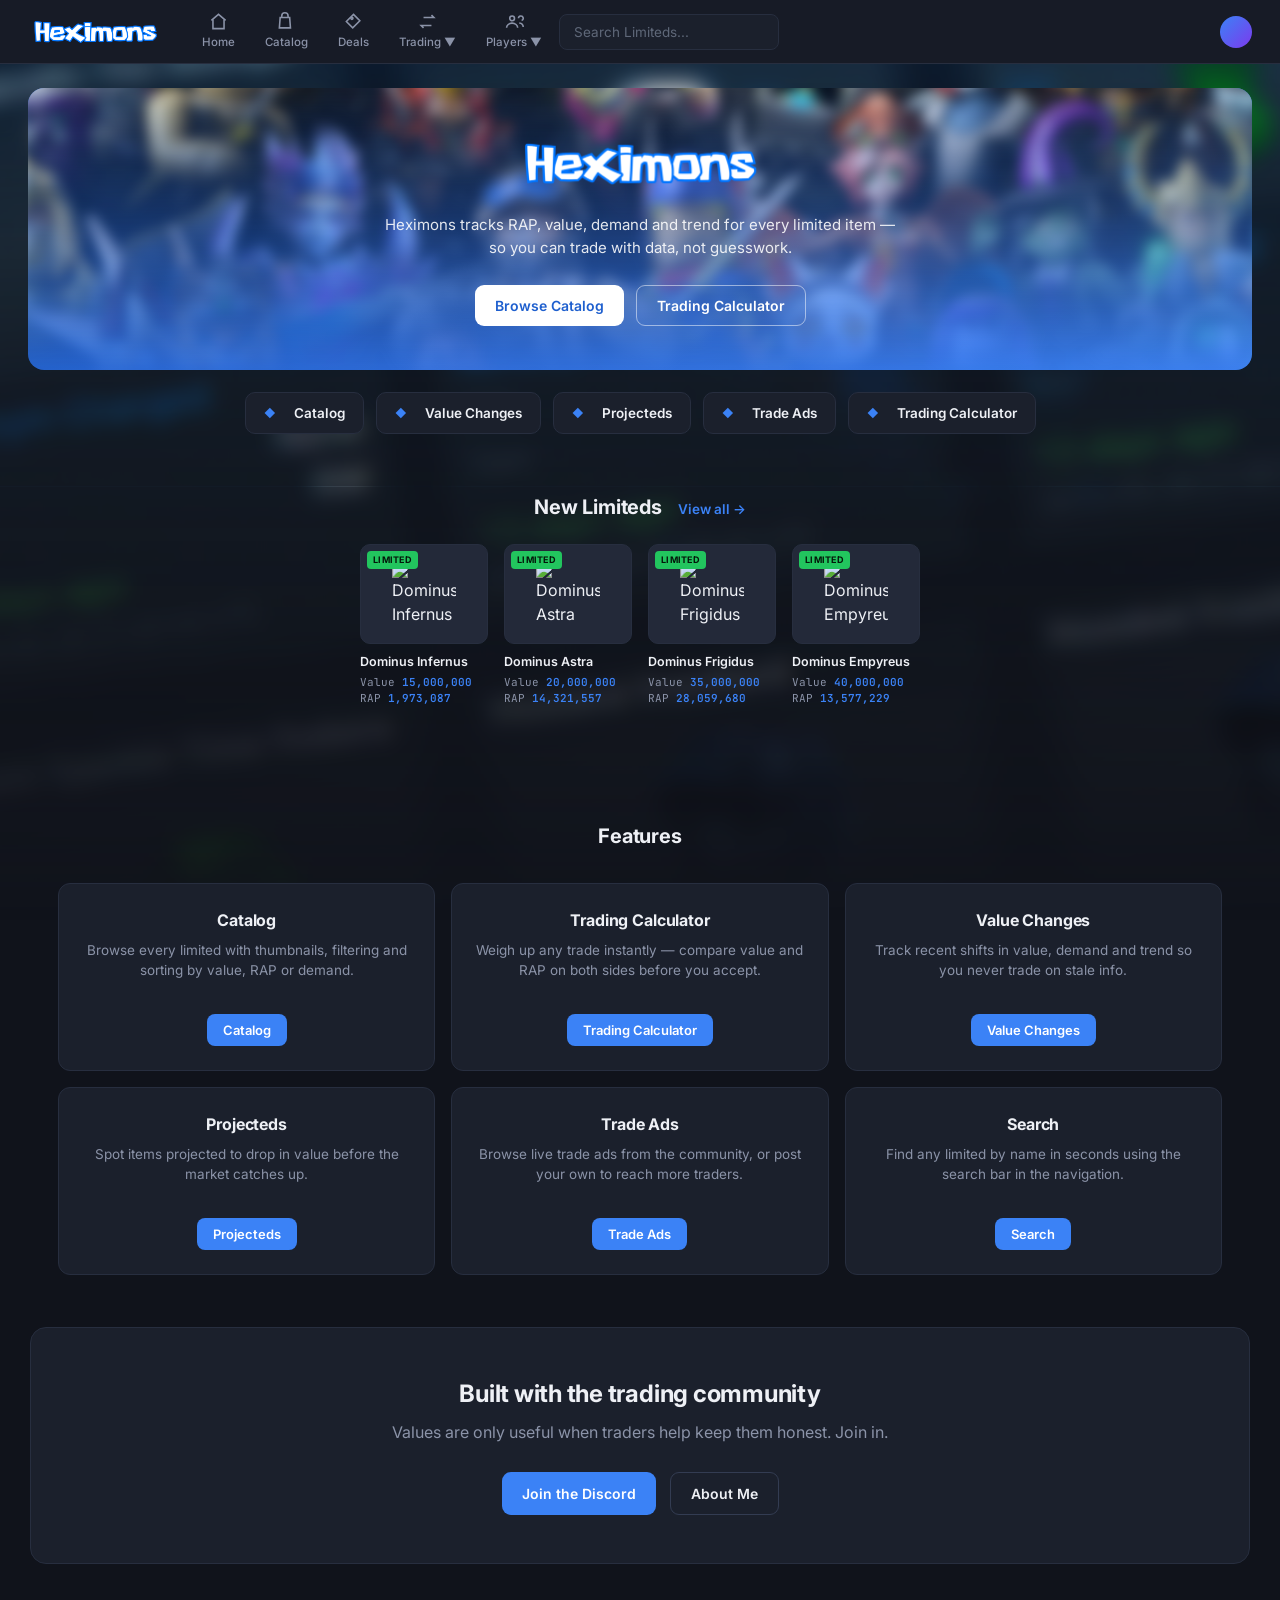
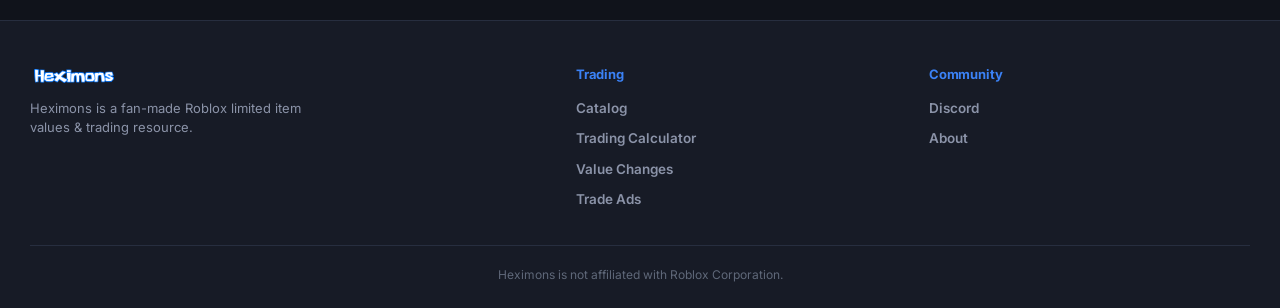
==== index.html @ f49a83ff "Add files via upload" ====
<!DOCTYPE html>
<html lang="en">

<head>

<meta charset="UTF-8">
<meta name="viewport" content="width=device-width, initial-scale=1.0">

<title>Heximons | Roblox Trading Analytics</title>

<link rel="icon" type="image/png" href="favicon.png">

<link rel="stylesheet" href="./css/style.css">

</head>


<body>


<!-- =========================
     NAVBAR
========================= -->

<nav class="navbar">


<div class="logo">

<img src="logo.png" alt="Heximons">

</div>




<div class="nav-links">


<button class="nav-btn" onclick="showPage('home')">
Home
</button>


<button class="nav-btn" onclick="showPage('catalog')">
Catalog
</button>


<button class="nav-btn" onclick="showPage('deals')">
Deals
</button>





<!-- TRADING DROPDOWN -->

<div class="dropdown-container">


<button class="nav-btn" id="tradingBtn">
Trading ▼
</button>


<div class="dropdown" id="tradingDropdown">


<button onclick="showPage('projecteds')">
Projecteds
</button>


<button onclick="showPage('valueChanges')">
Value Changes
</button>


<button onclick="showPage('tradeAds')">
Trade Ads
</button>


<button onclick="showPage('calculator')">
Trading Calculator
</button>


</div>


</div>






<!-- PLAYERS DROPDOWN -->

<div class="dropdown-container">


<button class="nav-btn" id="playersBtn">
Players ▼
</button>


<div class="dropdown" id="playersDropdown">


<button onclick="showPage('playerLookup')">
Player Lookup
</button>


<button onclick="showPage('playerLeaderboard')">
Player Leaderboard
</button>


</div>


</div>





<input
class="search"
id="searchBar"
placeholder="Search Limiteds..."
>


</div>


</nav>

<!-- =========================
     HOME
========================= -->


<div id="home" class="page active">


<!-- HERO -->
<section class="hero">

<div class="hero-hexfield" aria-hidden="true"></div>

<div class="hero-inner">

<span class="hero-eyebrow">Roblox Trading Analytics</span>

<img
class="hero-logo"
src="logo.png"
alt="Heximons Logo"
>



<p class="hero-sub">
Heximons tracks RAP, value, demand and trend for every limited item —
so you can trade with data, not guesswork.
</p>

<div class="hero-actions">

<button class="btn btn-primary" onclick="showPage('catalog')">
Browse Catalog
</button>

<button class="btn btn-ghost" onclick="showPage('calculator')">
Trading Calculator
</button>

</div>

</div>

</section>


<!-- EXPLORE STRIP -->
<section class="explore-strip">

<button class="explore-pill" onclick="showPage('catalog')">
<span class= aria-hidden="true"></span>
Catalog
</button>

<button class="explore-pill" onclick="showPage('valueChanges')">
<span class= aria-hidden="true"></span>
Value Changes
</button>

<button class="explore-pill" onclick="showPage('projecteds')">
<span class= aria-hidden="true"></span>
Projecteds
</button>

<button class="explore-pill" onclick="showPage('tradeAds')">
<span class= aria-hidden="true"></span>
Trade Ads
</button>

<button class="explore-pill" onclick="showPage('calculator')">
<span class= aria-hidden="true"></span>
Trading Calculator
</button>



</section>


<!-- NEW LIMITEDS -->
<section class="home-section">

<div class="section-head">
<h2 class="section-title-sm">New Limiteds</h2>
<button class="link-btn" onclick="showPage('catalog')">View all →</button>
</div>

<div id="newLimitedsRow" class="item-row">
<!-- populated by js/limiteds.js -->
</div>

</section>


<!-- FEATURES -->
<section class="home-section">

<h2 class="section-title-sm center">Features</h2>

<div class="features-grid">

<div class="feature-card">
<h3>Catalog</h3>
<p>Browse every limited with thumbnails, filtering and sorting by value, RAP or demand.</p>
<button class="btn btn-small" onclick="showPage('catalog')">Catalog</button>
</div>

<div class="feature-card">
<h3>Trading Calculator</h3>
<p>Weigh up any trade instantly — compare value and RAP on both sides before you accept.</p>
<button class="btn btn-small" onclick="showPage('calculator')">Trading Calculator</button>
</div>

<div class="feature-card">
<h3>Value Changes</h3>
<p>Track recent shifts in value, demand and trend so you never trade on stale info.</p>
<button class="btn btn-small" onclick="showPage('valueChanges')">Value Changes</button>
</div>

<div class="feature-card">
<h3>Projecteds</h3>
<p>Spot items projected to drop in value before the market catches up.</p>
<button class="btn btn-small" onclick="showPage('projecteds')">Projecteds</button>
</div>

<div class="feature-card">
<h3>Trade Ads</h3>
<p>Browse live trade ads from the community, or post your own to reach more traders.</p>
<button class="btn btn-small" onclick="showPage('tradeAds')">Trade Ads</button>
</div>

<div class="feature-card">
<h3>Search</h3>
<p>Find any limited by name in seconds using the search bar in the navigation.</p>
<button class="btn btn-small" onclick="document.getElementById('searchBar').focus()">Search</button>
</div>

</div>

</section>


<!-- COMMUNITY -->
<section class="community-strip">

<h2>Built with the trading community</h2>
<p>Values are only useful when traders help keep them honest. Join in.</p>

<div class="community-actions">

<a
class="btn btn-primary"
href="https://discord.gg/hexium"
target="_blank"
rel="noopener noreferrer"
>
Join the Discord
</a>

<button class="btn btn-ghost" onclick="showPage('about')">
About Me
</button>

</div>

</section>


<!-- FOOTER -->
<footer class="site-footer">

<div class="footer-grid">

<div class="footer-brand">
<img src="logo.png" alt="Heximons" class="footer-logo">
<p>Heximons is a fan-made Roblox limited item values &amp; trading resource.</p>
</div>

<div class="footer-col">
<h4>Trading</h4>
<a onclick="showPage('catalog')">Catalog</a>
<a onclick="showPage('calculator')">Trading Calculator</a>
<a onclick="showPage('valueChanges')">Value Changes</a>
<a onclick="showPage('tradeAds')">Trade Ads</a>
</div>

<div class="footer-col">
<h4>Community</h4>
<a href="https://discord.gg/hexium" target="_blank" rel="noopener noreferrer">Discord</a>
<a onclick="showPage('about')">About</a>
</div>

</div>

<p class="footer-note">Heximons is not affiliated with Roblox Corporation.</p>

</footer>


</div>







<!-- =========================
     CATALOG
========================= -->


<div id="catalog" class="page">


<h1 class="section-title">
Limited Catalog
</h1>


<p class="catalog-toolbar">
Values and RAP sourced from Rolimon's.
</p>


<div class="catalog-filters">
<button class="catalog-filter-btn active" id="filterHighestValue" onclick="window.toggleValueSort()">Highest Value</button>
<button class="catalog-filter-btn" data-panel="itemTypes" onclick="window.toggleCatalogFilter(this)">Item Types</button>
<button class="catalog-filter-btn" data-panel="demand" onclick="window.toggleCatalogFilter(this)">Demand</button>
<button class="catalog-filter-btn" data-panel="trend" onclick="window.toggleCatalogFilter(this)">Trend</button>
<button class="catalog-filter-btn" data-panel="categories" onclick="window.toggleCatalogFilter(this)">Categories</button>
<button class="catalog-filter-btn" data-panel="rangeFilters" onclick="window.toggleCatalogFilter(this)">Range Filters</button>
</div>


<div class="catalog-search">
<input type="text" id="catalogSearchBar" placeholder="Search">
</div>


<div class="catalog-filter-panels" id="catalogFilterPanels">

<div class="filter-panel" id="panel-itemTypes">
  <div class="filter-panel-header">
    <span>Item Types</span>
    <button class="filter-panel-close" onclick="window.closeFilterPanel('itemTypes')">&times;</button>
  </div>
  <div class="filter-panel-options">
    <button class="filter-pill" data-group="types" data-value="Hats" onclick="window.toggleFilterPill(this)">Hats</button>
    <button class="filter-pill" data-group="types" data-value="Faces" onclick="window.toggleFilterPill(this)">Faces</button>
    <button class="filter-pill" data-group="types" data-value="Gears" onclick="window.toggleFilterPill(this)">Gears</button>
    <button class="filter-pill" data-group="types" data-value="Hair" onclick="window.toggleFilterPill(this)">Hair</button>
    <button class="filter-pill" data-group="types" data-value="Face" onclick="window.toggleFilterPill(this)">Face</button>
    <button class="filter-pill" data-group="types" data-value="Neck" onclick="window.toggleFilterPill(this)">Neck</button>
    <button class="filter-pill" data-group="types" data-value="Shoulder" onclick="window.toggleFilterPill(this)">Shoulder</button>
    <button class="filter-pill" data-group="types" data-value="Front" onclick="window.toggleFilterPill(this)">Front</button>
    <button class="filter-pill" data-group="types" data-value="Back" onclick="window.toggleFilterPill(this)">Back</button>
    <button class="filter-pill" data-group="types" data-value="Waist" onclick="window.toggleFilterPill(this)">Waist</button>
  </div>
</div>

<div class="filter-panel" id="panel-demand">
  <div class="filter-panel-header">
    <span>Demand</span>
    <button class="filter-panel-close" onclick="window.closeFilterPanel('demand')">&times;</button>
  </div>
  <div class="filter-panel-options">
    <button class="filter-pill" data-group="demand" data-value="High" onclick="window.toggleFilterPill(this)">High</button>
    <button class="filter-pill" data-group="demand" data-value="Decent" onclick="window.toggleFilterPill(this)">Decent</button>
    <button class="filter-pill" data-group="demand" data-value="Low" onclick="window.toggleFilterPill(this)">Low</button>
    <button class="filter-pill" data-group="demand" data-value="Terrible" onclick="window.toggleFilterPill(this)">Terrible</button>
    <button class="filter-pill" data-group="demand" data-value="Unassigned" onclick="window.toggleFilterPill(this)">Unassigned</button>
  </div>
</div>

<div class="filter-panel" id="panel-trend">
  <div class="filter-panel-header">
    <span>Trend</span>
    <button class="filter-panel-close" onclick="window.closeFilterPanel('trend')">&times;</button>
  </div>
  <div class="filter-panel-options">
    <button class="filter-pill" data-group="trend" data-value="Raising" onclick="window.toggleFilterPill(this)">Raising</button>
    <button class="filter-pill" data-group="trend" data-value="Stable" onclick="window.toggleFilterPill(this)">Stable</button>
    <button class="filter-pill" data-group="trend" data-value="Lowering" onclick="window.toggleFilterPill(this)">Lowering</button>
    <button class="filter-pill" data-group="trend" data-value="Unstable" onclick="window.toggleFilterPill(this)">Unstable</button>
    <button class="filter-pill" data-group="trend" data-value="Fluctuating" onclick="window.toggleFilterPill(this)">Fluctuating</button>
  </div>
</div>

<div class="filter-panel" id="panel-categories">
  <div class="filter-panel-header">
    <span>Categories</span>
    <button class="filter-panel-close" onclick="window.closeFilterPanel('categories')">&times;</button>
  </div>
  <div class="filter-panel-options">
    <button class="filter-pill" data-group="categories" data-value="onlyRares" onclick="window.toggleFilterPill(this)">Only Rares</button>
    <button class="filter-pill" data-group="categories" data-value="onlyProjecteds" onclick="window.toggleFilterPill(this)">Only Projecteds</button>
    <button class="filter-pill" data-group="categories" data-value="tablets" onclick="window.toggleFilterPill(this)">Tablets</button>
    <button class="filter-pill" data-group="categories" data-value="unobtainables" onclick="window.toggleFilterPill(this)">Unobtainables</button>
    <button class="filter-pill" data-group="categories" data-value="hoarded" onclick="window.toggleFilterPill(this)">Hoarded</button>
    <button class="filter-pill" data-group="categories" data-value="valued" onclick="window.toggleFilterPill(this)">Valued</button>
  </div>
</div>

<div class="filter-panel" id="panel-rangeFilters">
  <div class="filter-panel-header">
    <span>Range Filters</span>
    <button class="filter-panel-close" onclick="window.closeFilterPanel('rangeFilters')">&times;</button>
  </div>
  <div class="filter-range-group">
    <label>Value</label>
    <div class="filter-range-inputs">
      <input type="text" inputmode="numeric" placeholder="Min" data-range="valueMin" oninput="window.applyRangeFilter(this)">
      <input type="text" inputmode="numeric" placeholder="Max" data-range="valueMax" oninput="window.applyRangeFilter(this)">
    </div>
  </div>
  <div class="filter-range-group">
    <label>RAP</label>
    <div class="filter-range-inputs">
      <input type="text" inputmode="numeric" placeholder="Min" data-range="rapMin" oninput="window.applyRangeFilter(this)">
      <input type="text" inputmode="numeric" placeholder="Max" data-range="rapMax" oninput="window.applyRangeFilter(this)">
    </div>
  </div>
  <button class="filter-clear-btn" onclick="window.clearAllCatalogFilters()">Clear All Filters</button>
</div>

</div>


<div class="catalog-pagination" id="catalogPagination"></div>


<div id="catalogGrid" class="catalog-grid">

Loading items...


</div>



</div>




<!-- =========================
     ITEM DETAIL PAGE
========================= -->


<div id="itemPage" class="page">

<div class="item-page-wrap" id="itemDetails">
<!-- populated by js/item-page.js -->
</div>


</div>









<!-- =========================
     PROJECTEDS
========================= -->


<div id="projecteds" class="page">


<h1 class="section-title">
Projecteds
</h1>

<div class="info-callout">

<h2>Projected Items</h2>

<p>
Projected items are limiteds that have been intentionally sold at high
prices to artificially inflate their RAP (Recent Average Price). This
can make an item look more valuable than it really is to traders who
don't understand projections.
</p>

<p>
Projections typically don't last long, since projected items usually
sell far below their inflated RAP soon after. It's usually best to
avoid trading for these items unless you're experienced enough to
handle them safely.
</p>

</div>

<p class="preview-note">Sample preview — live projected items will appear here once tracking goes live.</p>

<div class="projected-preview-card">

<div class="ppc-name">Night Vision Goggles</div>

<div class="ppc-frame">
<span style="font-size:56px;" aria-hidden="true">&#129405;</span>
</div>

<div class="ppc-warn">
<span class="warn-tag">!</span>
</div>

<div class="ppc-stats">

<div class="ppc-stat-row ppc-price">
<span>Price</span>
<b>1,000,000</b>
</div>

<div class="ppc-stat-row ppc-rap">
<span>RAP</span>
<b>522,524</b>
</div>

<div class="ppc-stat-row ppc-value">
<span>Value</span>
<b>120,000</b>
</div>

</div>

</div>


</div>






<!-- =========================
     VALUE CHANGES
========================= -->


<div id="valueChanges" class="page">


<h1 class="section-title">
Value Changes
</h1>


<p class="preview-note">Sample preview — recent value changes will appear here once tracking goes live.</p>

<div class="value-change-card">

<div class="vc-name">Beautiful Hair for Beautifu...</div>

<div class="vc-label">Value Changed</div>

<div class="vc-detail">
<span>Old</span>
<b class="vc-old">8,000</b>
</div>

<div class="vc-detail">
<span>New</span>
<span class="vc-new down">&#9660; 7,000</span>
</div>

<div class="vc-time">14 hours ago &middot; 2026-07-11 11:02:55 PM</div>

</div>


</div>







<!-- =========================
     TRADE ADS
========================= -->


<div id="tradeAds" class="page">


<!-- ADS HERO -->
<section class="ads-hero">

<div class="ads-hero-inner">

<h1>Trade Ads</h1>

<p>
Browse trade ads from other active Heximons traders or create your
own. Trade ads help connect traders so you get more trades completed!
</p>

<div class="ads-hero-actions">

<button class="btn btn-primary" onclick="showPage('createTradeAd')">
Create Ad
</button>

<button class="btn btn-primary" onclick="refreshTradeAds()">
Refresh Ads
</button>

</div>

</div>


</section>


<!-- FILTERS -->
<div class="ads-filters">

<div class="ads-filter-col">

<h3>Offer Filters</h3>

<label for="offerFilterInput">Item Name</label>

<input
id="offerFilterInput"
type="text"
placeholder="Search offered items..."
>

<div class="ads-filter-buttons">

<button
class="icon-btn active"
id="offerSortBtn"
title="Sort by offer value"
onclick="toggleOfferSort()"
>
<svg viewBox="0 0 24 24" width="18" height="18" fill="none" stroke="currentColor" stroke-width="2"><path d="M12 3v18M5 8l-3 5h6l-3-5zM19 8l-3 5h6l-3-5zM5 8h14"/></svg>
</button>

</div>

</div>

<div class="ads-filter-col">

<h3>Request Filters</h3>

<label for="requestFilterInput">Item Name</label>

<input
id="requestFilterInput"
type="text"
placeholder="Search requested items..."
>

<div class="ads-filter-buttons">

<button
class="icon-btn active"
id="requestSortBtn"
title="Sort by request value"
onclick="toggleRequestSort()"
>
<svg viewBox="0 0 24 24" width="18" height="18" fill="none" stroke="currentColor" stroke-width="2"><path d="M12 3v18M5 8l-3 5h6l-3-5zM19 8l-3 5h6l-3-5zM5 8h14"/></svg>
</button>

<button
class="icon-btn"
id="requestAnyBtn"
title="Only show ads requesting Any"
onclick="toggleRequestAnyFilter()"
>
<svg viewBox="0 0 24 24" width="18" height="18" fill="none" stroke="currentColor" stroke-width="2"><path d="M20.59 13.41 11 3.83A2 2 0 0 0 9.59 3.24L4 3a1 1 0 0 0-1 1l.24 5.59a2 2 0 0 0 .59 1.41l9.58 9.58a2 2 0 0 0 2.83 0l4.35-4.35a2 2 0 0 0 0-2.82Z"/><circle cx="7.5" cy="7.5" r="1.5"/></svg>
</button>

</div>

</div>

</div>


<!-- PAGINATION (TOP) -->
<div class="ads-pagination" id="adsPaginationTop"></div>


<!-- ADS LIST -->
<div id="tradeAdsList" class="trade-ads-list">
Loading trade ads...
</div>


<!-- PAGINATION (BOTTOM) -->
<div class="ads-pagination" id="adsPaginationBottom"></div>


</div>


<!-- CREATE AD MODAL -->
<div id="createAdModal" class="modal-backdrop">

<div class="modal-card">

<div class="modal-header">

<h2>Create Trade Ad</h2>

<button class="modal-close" onclick="closeCreateAdModal()">✕</button>

</div>

<div class="modal-sides">

<div class="modal-side">

<h4>Offering</h4>

<div class="slots" id="newAdOfferSlots">
<div class="trade-slot" data-side="newOffer" data-index="0">+</div>
<div class="trade-slot" data-side="newOffer" data-index="1">+</div>
<div class="trade-slot" data-side="newOffer" data-index="2">+</div>
<div class="trade-slot" data-side="newOffer" data-index="3">+</div>
</div>

</div>

<div class="modal-side">

<h4>Requesting</h4>

<div class="slots" id="newAdRequestSlots">
<div class="trade-slot" data-side="newRequest" data-index="0">+</div>
<div class="trade-slot" data-side="newRequest" data-index="1">+</div>
<div class="trade-slot" data-side="newRequest" data-index="2">+</div>
<div class="trade-slot" data-side="newRequest" data-index="3">+</div>
</div>

<button class="btn btn-small" onclick="addAnyWildcard()">
+ Add "Any" Slot
</button>

</div>

</div>

<div class="modal-toggle" id="newAdSideToggle">

<button class="side-btn active" data-side="newOffer">
Add to Offering
</button>

<button class="side-btn" data-side="newRequest">
Add to Requesting
</button>

</div>

<div id="newAdItemPicker" class="modal-item-picker">
Loading items...
</div>

<div class="modal-footer">

<button class="btn btn-ghost" onclick="closeCreateAdModal()">Cancel</button>

<button class="btn btn-primary" onclick="submitNewAd()">Post Ad</button>

</div>

</div>

</div>









<!-- =========================
     CREATE TRADE AD PAGE
========================= -->

<div id="createTradeAd" class="page">

<div class="create-ad-header">
<button class="btn btn-ghost" onclick="showPage('tradeAds')">← Back to Ads</button>
<h1>Create Trade Ad</h1>
</div>

<div class="create-ad-container">

<!-- OFFER SIDE -->
<div class="trade-side">
<h2>Offer</h2>

<div class="slots" id="createAdOfferSlots">
<div class="trade-slot" data-side="createOffer" data-index="0">+</div>
<div class="trade-slot" data-side="createOffer" data-index="1">+</div>
<div class="trade-slot" data-side="createOffer" data-index="2">+</div>
<div class="trade-slot" data-side="createOffer" data-index="3">+</div>
</div>

<div class="robux-box">
<label>Robux</label>
<input id="createAdOfferRobux" type="number" value="0">
</div>

<div class="trade-total">
<p>Value: <span id="createAdOfferValue">0</span></p>
<p>RAP: <span id="createAdOfferRap">0</span></p>
</div>
</div>

<!-- REQUEST SIDE -->
<div class="trade-side">
<h2>Request</h2>

<div class="slots" id="createAdRequestSlots">
<div class="trade-slot" data-side="createRequest" data-index="0">+</div>
<div class="trade-slot" data-side="createRequest" data-index="1">+</div>
<div class="trade-slot" data-side="createRequest" data-index="2">+</div>
<div class="trade-slot" data-side="createRequest" data-index="3">+</div>
</div>

<div class="robux-box">
<label>Robux</label>
<input id="createAdRequestRobux" type="number" value="0">
</div>

<div class="trade-total">
<p>Value: <span id="createAdRequestValue">0</span></p>
<p>RAP: <span id="createAdRequestRap">0</span></p>
</div>
</div>

</div>

<!-- ITEM PICKER -->
<div class="create-ad-picker">
<h2>Select Items</h2>

<div class="side-toggle" id="createAdSideToggle">
<button class="side-btn active" data-side="createOffer">Add to Offering</button>
<button class="side-btn" data-side="createRequest">Add to Requesting</button>
</div>

<div id="createAdItemPicker" class="modal-item-picker">
Loading items...
</div>
</div>

<!-- SUBMIT BUTTON -->
<div class="create-ad-submit">
<button class="btn btn-ghost" onclick="showPage('tradeAds')">Cancel</button>
<button class="btn btn-primary" onclick="submitCreateAd()">Post Ad</button>
</div>

</div>

</div>


<!-- =========================
     TRADING CALCULATOR
========================= -->


<div id="calculator" class="page">


<h1 class="section-title">
Trading Calculator
</h1>




<div class="calculator">



<!-- OFFER -->

<div class="trade-side">


<h2>
Offer
</h2>



<div class="slots" id="offerSlots">


<div class="trade-slot" data-side="offer" data-index="0">+</div>

<div class="trade-slot" data-side="offer" data-index="1">+</div>

<div class="trade-slot" data-side="offer" data-index="2">+</div>

<div class="trade-slot" data-side="offer" data-index="3">+</div>


</div>





<div class="robux-box">


<label>
Robux
</label>


<input
id="offerRobux"
type="number"
value="0"
>


</div>





<div class="trade-total">


<p>
Value:
<span id="offerValue">
0
</span>
</p>



<p>
RAP:
<span id="offerRap">
0
</span>
</p>


</div>


</div>








<!-- REQUEST -->

<div class="trade-side">


<h2>
Request
</h2>




<div class="slots" id="requestSlots">


<div class="trade-slot" data-side="request" data-index="0">+</div>

<div class="trade-slot" data-side="request" data-index="1">+</div>

<div class="trade-slot" data-side="request" data-index="2">+</div>

<div class="trade-slot" data-side="request" data-index="3">+</div>


</div>





<div class="robux-box">


<label>
Robux
</label>


<input
id="requestRobux"
type="number"
value="0"
>


</div>





<div class="trade-total">


<p>
Value:
<span id="requestValue">
0
</span>
</p>


<p>
RAP:
<span id="requestRap">
0
</span>
</p>


</div>


</div>



</div>









<!-- DIFFERENCE -->


<div class="trade-summary">


<div>


<h3>
Difference
</h3>


<p>
Value:
<span id="valueDifference">
0
</span>
</p>



<p>
RAP:
<span id="rapDifference">
0
</span>
</p>


</div>


</div>









<!-- ITEM SELECTOR -->


<div class="calculator-items">


<h2>
Select Limited
</h2>


<div class="side-toggle" id="sideToggle">

<button class="side-btn active" data-side="offer">
Add to Offer
</button>

<button class="side-btn" data-side="request">
Add to Request
</button>

</div>



<div id="calculatorItems">

Loading items...

</div>


</div>


</div> <!-- CLOSES CALCULATOR PAGE -->



<!-- =========================
     DEALS
========================= -->

<div id="deals" class="page">


<h1 class="section-title">
Deals
</h1>


<div id="dealsGrid">

Loading deals...

</div>


</div>

<!-- =========================
     PLAYER LOOKUP
========================= -->

<div id="playerLookup" class="page">


<h1 class="section-title">
Player Lookup
</h1>

<p class="catalog-toolbar">
Look up any Hexium player by username.
</p>

<div class="player-lookup-box">

<input
id="playerSearch"
class="search-lg"
type="text"
placeholder="Search players by username"
>

<button class="btn btn-primary" onclick="window.lookupPlayer()">
Search
</button>

</div>

<div id="playerResult">

<div class="placeholder-card">
Enter a username above to look them up.
</div>

</div>


</div>





<!-- =========================
     PLAYER LEADERBOARD
========================= -->

<div id="playerLeaderboard" class="page">


<h1 class="section-title">
Player Leaderboard
</h1>


<div id="leaderboardPagination" class="leaderboard-pagination"></div>

<div id="leaderboardGrid" class="leaderboard-grid">
<div class="placeholder-card">Loading Hexium players...</div>
</div>


</div>



<!-- =========================
     ABOUT
========================= -->

<div id="about" class="page">


<h1 class="section-title">
About Heximons
</h1>


<div class="about-content">

<div class="about-card">

<h3>What is Heximons?</h3>

<p>
Heximons is a fan-made Roblox limited item values and trading
resource. It tracks RAP, value, demand and trend for limiteds so
traders can make decisions with data instead of guesswork.
</p>

</div>

<div class="about-card">

<h3>Who's behind it?</h3>

<p>
Heximons is built and maintained by a small hobby project team of
traders who wanted a cleaner way to browse values, run trade
calculations, and check trade ads in one place.
</p>

</div>

<div class="about-card">

<h3>Get involved</h3>

<p>
Values are only useful when the community helps keep them honest.
Join the Discord to report bad values, suggest features, or just
talk trading.
</p>

<a
class="btn btn-primary"
href="https://discord.gg/hexium"
target="_blank"
rel="noopener noreferrer"
>
Join the Discord
</a>

</div>

<div class="about-card">

<h3>Disclaimer</h3>

<p>
Heximons is not affiliated with, endorsed by, or sponsored by
Roblox Corporation. All item names, images and trademarks belong
to their respective owners.
</p>

</div>

</div>


</div>



<!-- =========================
     JAVASCRIPT
========================= -->

<script src="./js/app.js"></script>
<script src="./js/api.js"></script>
<script src="./js/player.js"></script>
<script src="./js/leaderboard.js"></script>
<script src="./js/navigation.js"></script>
<script src="./js/catalog.js"></script>
<script src="./js/search.js"></script>
<script src="./js/item-page.js"></script>
<script src="./js/limiteds.js"></script>
<script src="./js/deals.js"></script>
<script src="./js/calculator.js"></script>
<script src="./js/trade-ads.js"></script>
<script src="./js/script.js"></script>
<div class="trade-ad-slots"></div>
</body>

</html>
---- css/style.css ----
/* ==========================================================
   HEXIMONS — Koromon's-style theme
   Dark navy surfaces, blue/green data accents, card-driven UI
========================================================== */

@import url('https://fonts.googleapis.com/css2?family=Inter:wght@400;500;600;700&family=JetBrains+Mono:wght@500;600&display=swap');

:root{
  --bg:            #10131b;
  --bg-elevated:   #171b26;
  --surface:       #1b202c;
  --surface-2:     #232939;
  --surface-3:     #2a3142;
  --border:        #272e3f;
  --border-light:  #333c52;

  --text:          #eef0f5;
  --text-muted:    #8b93a8;
  --text-dim:      #5f6879;

  --accent:        #3b82f6;   /* koromon blue */
  --accent-hover:  #549bff;
  --accent-dark:   #0b0e14;
  --accent-soft:   rgba(59,130,246,0.12);

  --green:         #22c55e;
  --green-soft:    rgba(34,197,94,0.12);
  --red:           #ef4444;
  --red-soft:      rgba(239,68,68,0.12);
  --yellow:        #eab308;
  --yellow-soft:   rgba(234,179,8,0.14);

  --deal-green:    #22c55e;
  --deal-blue:     #3b82f6;
  --deal-purple:   #a855f7;
  --deal-gold:     #d4a017;

  --font-body:   'Inter', sans-serif;
  --font-mono:   'JetBrains Mono', monospace;

  --radius:      12px;
  --radius-lg:   16px;
}

*{ box-sizing:border-box; margin:0; padding:0; }

body{
  background:var(--bg);
  color:var(--text);
  font-family:var(--font-body);
  line-height:1.5;
  -webkit-font-smoothing:antialiased;
}

img{ max-width:100%; display:block; }
button{ font-family:inherit; cursor:pointer; border:none; background:none; color:inherit; }
a{ color:inherit; text-decoration:none; cursor:pointer; }
h1,h2,h3,h4{ font-family:var(--font-body); font-weight:700; letter-spacing:-0.01em; }
input{ font-family:inherit; }

/* ==========================================================
   PAGES / VISIBILITY
========================================================== */
.page{ display:none; }
.page.active{ display:block; }

#home{ position:relative; z-index:0; }
#home::before{
  content:"";
  position:fixed;
  top:0; left:0;
  width:100vw; height:100vh;
  background-image:url('../home-bg.png');
  background-size:170%;
  background-position:center 20%;
  background-repeat:no-repeat;
  filter:blur(10px);
  transform:scale(1.05);
  -webkit-mask-image:linear-gradient(to bottom, rgba(0,0,0,0.85) 0%, rgba(0,0,0,0.4) 55%, rgba(0,0,0,0) 100%);
  mask-image:linear-gradient(to bottom, rgba(0,0,0,0.85) 0%, rgba(0,0,0,0.4) 55%, rgba(0,0,0,0) 100%);
  z-index:-1;
  pointer-events:none;
}

/* ==========================================================
   NAVBAR
========================================================== */
.navbar{
  position:sticky; top:0; z-index:50;
  display:flex; align-items:stretch; gap:26px;
  padding:0 28px;
  height:64px;
  background:var(--bg-elevated);
  border-bottom:1px solid var(--border);
}

.logo{ display:flex; align-items:center; flex-shrink:0; }
.logo img{ height:34px; }

.nav-links{ display:flex; align-items:center; gap:4px; flex:1; height:100%; }

.nav-btn{
  display:flex; flex-direction:column; align-items:center; justify-content:center;
  gap:3px;
  height:100%;
  padding:0 13px;
  font-size:11.5px; font-weight:500;
  color:var(--text-muted);
  border-bottom:2px solid transparent;
  transition:color .15s ease;
  position:relative;
}
.nav-btn::before{
  content:"";
  width:19px; height:19px;
  margin-bottom:1px;
  background:currentColor;
  -webkit-mask-size:contain; mask-size:contain;
  -webkit-mask-repeat:no-repeat; mask-repeat:no-repeat;
  -webkit-mask-position:center; mask-position:center;
  -webkit-mask-image:var(--icon,none); mask-image:var(--icon,none);
}
.nav-btn:hover{ color:var(--text); }
.nav-btn:hover::before{ color:var(--accent); }

.nav-btn[onclick*="'home'"]{ --icon:url('data:image/svg+xml;utf8,<svg xmlns="http://www.w3.org/2000/svg" viewBox="0 0 24 24" fill="none" stroke="black" stroke-width="2"><path d="M3 10.5 12 3l9 7.5"/><path d="M5 9.5V21h14V9.5"/></svg>'); }
.nav-btn[onclick*="'catalog'"]{ --icon:url('data:image/svg+xml;utf8,<svg xmlns="http://www.w3.org/2000/svg" viewBox="0 0 24 24" fill="none" stroke="black" stroke-width="2"><path d="M6 7V5a4 4 0 0 1 8 0v2M4 7h12l1 13H3L4 7Z"/></svg>'); }
.nav-btn[onclick*="'deals'"]{ --icon:url('data:image/svg+xml;utf8,<svg xmlns="http://www.w3.org/2000/svg" viewBox="0 0 24 24" fill="none" stroke="black" stroke-width="2"><path d="m12 3 8 8-9 9-8-8 9-9Z"/><circle cx="10" cy="8" r="1.3"/></svg>'); }
#tradingBtn{ --icon:url('data:image/svg+xml;utf8,<svg xmlns="http://www.w3.org/2000/svg" viewBox="0 0 24 24" fill="none" stroke="black" stroke-width="2"><path d="M7 7h13l-3-3M17 17H4l3 3"/></svg>'); }
#playersBtn{ --icon:url('data:image/svg+xml;utf8,<svg xmlns="http://www.w3.org/2000/svg" viewBox="0 0 24 24" fill="none" stroke="black" stroke-width="2"><circle cx="9" cy="8" r="3"/><path d="M2 20c0-3.3 3.1-6 7-6s7 2.7 7 6M17 8a3 3 0 1 1 4 2.8M18 14c2.8.4 5 2.3 5 5"/></svg>'); }

.dropdown-container{ position:relative; height:100%; }

.dropdown{
  display:none;
  position:absolute; top:calc(100% + 6px); left:50%; transform:translateX(-50%);
  min-width:190px;
  background:var(--surface);
  border:1px solid var(--border);
  border-radius:10px;
  padding:6px;
  box-shadow:0 16px 40px rgba(0,0,0,0.5);
}
.dropdown-container:hover .dropdown{ display:block; }

.dropdown button{
  display:block; width:100%; text-align:left;
  padding:10px 12px; border-radius:7px;
  font-size:13.5px; font-weight:500; color:var(--text-muted);
}
.dropdown button:hover{ color:var(--text); background:var(--surface-2); }

.search{
  align-self:center;
  width:220px;
  padding:9px 14px;
  border-radius:8px;
  border:1px solid var(--border);
  background:var(--surface);
  color:var(--text);
  font-size:13.5px;
}
.search::placeholder{ color:var(--text-dim); }
.search:focus{ outline:none; border-color:var(--accent); }

/* fake avatar chip to mirror koromon's account icon */
.navbar::after{
  content:"";
  align-self:center;
  width:32px; height:32px;
  border-radius:50%;
  background:linear-gradient(135deg, var(--accent), #7c3aed);
  flex-shrink:0;
}

/* ==========================================================
   BUTTONS
========================================================== */
.btn{
  padding:11px 20px;
  border-radius:9px;
  font-size:14px; font-weight:600;
  transition:filter .15s ease, background .15s ease, transform .1s ease;
  display:inline-flex; align-items:center; justify-content:center; gap:6px;
}
.btn-primary,
.btn.primary{
  background:var(--accent);
  color:#fff;
}
.btn-primary:hover,
.btn.primary:hover{ background:var(--accent-hover); }

.btn-ghost{
  background:transparent;
  border:1px solid var(--border-light);
  color:var(--text);
}
.btn-ghost:hover{ border-color:var(--accent); color:var(--accent); }

.btn-small{
  padding:8px 16px;
  border-radius:8px;
  background:var(--accent);
  color:#fff;
  font-size:13px; font-weight:600;
}
.btn-small:hover{ background:var(--accent-hover); }

.btn:not(.btn-primary):not(.btn-ghost):not(.btn-small):not(.primary){
  background:var(--surface-2);
  border:1px solid var(--border);
  color:var(--text-muted);
}
.btn:not(.btn-primary):not(.btn-ghost):not(.btn-small):not(.primary):hover{ color:var(--text); }

.btn[disabled]{ opacity:.45; cursor:not-allowed; }

.link-btn{ font-size:13.5px; font-weight:600; color:var(--accent); }
.link-btn:hover{ color:var(--accent-hover); }

/* ==========================================================
   HERO (solid blue card, like Koromon's)
========================================================== */
.hero{
  position:relative;
  margin:24px 28px 0;
  padding:44px 40px;
  border-radius:var(--radius-lg);
  background:linear-gradient(135deg, #1e5fce 0%, #2f6fe0 45%, #3b82f6 100%);
  overflow:hidden;
  text-align:center;
}
.hero::before{
  content:"";
  position:absolute;
  inset:0;
  background-image:url('../hero-bg.png');
  background-size:cover;
  background-position:center 20%;
  filter:blur(6px);
  transform:scale(1.1);
  -webkit-mask-image:linear-gradient(to bottom, rgba(0,0,0,0.9) 0%, rgba(0,0,0,0.55) 45%, rgba(0,0,0,0) 100%);
  mask-image:linear-gradient(to bottom, rgba(0,0,0,0.9) 0%, rgba(0,0,0,0.55) 45%, rgba(0,0,0,0) 100%);
  pointer-events:none;
  z-index:0;
}
.hero-hexfield{ display:none; }

.hero-inner{ position:relative; z-index:1; max-width:640px; margin:0 auto; display:flex; flex-direction:column; align-items:center; }

.hero-eyebrow{ display:none; }

.hero-logo{
  height:64px; width:auto;
  margin:0 auto 18px;
}

.hero-title{ display:none; }

.hero-sub{
  color:rgba(255,255,255,0.88);
  font-size:15px;
  max-width:520px;
  margin:0 auto 26px;
}

.hero-actions{ display:flex; gap:12px; justify-content:center; flex-wrap:wrap; }

.hero .btn-primary,
.hero .btn.primary{ background:#fff; color:#1e5fce; }
.hero .btn-primary:hover,
.hero .btn.primary:hover{ background:#eaf1ff; }
.hero .btn-ghost{ border-color:rgba(255,255,255,0.5); color:#fff; }
.hero .btn-ghost:hover{ border-color:#fff; background:rgba(255,255,255,0.1); }

/* ==========================================================
   EXPLORE STRIP  →  quick-access buttons row
========================================================== */
.explore-strip{
  display:flex; gap:12px; flex-wrap:wrap; justify-content:center;
  padding:22px 28px 6px;
  border-bottom:none;
}

.explore-pill{
  display:flex; align-items:center; gap:9px;
  padding:12px 18px;
  border-radius:10px;
  border:1px solid var(--border);
  background:var(--surface);
  font-size:13.5px; font-weight:600;
  color:var(--text);
  transition:border-color .15s ease, background .15s ease;
}
.explore-pill:hover{ border-color:var(--accent); background:var(--surface-2); }
.explore-pill::before{
  content:"◆"; color:var(--accent); font-size:11px;
}

/* ==========================================================
   HOME SECTIONS (shared)
========================================================== */
.home-section{ padding:52px 28px; max-width:1220px; margin:0 auto; }

.section-head{
  display:flex; align-items:baseline; justify-content:center;
  gap:16px;
  text-align:center;
  margin-bottom:22px;
}

.section-title-sm{ font-size:20px; }
.section-title-sm.center{ text-align:center; margin-bottom:32px; }

/* new-limiteds row (square item cards) */
.item-row{
  display:flex; gap:16px; overflow-x:auto;
  padding-bottom:10px;
  scrollbar-width:thin;
  justify-content:center;
}

.item-card{ flex:0 0 128px; text-align:left; }

.item-frame{
  width:128px; height:100px;
  margin:0 auto 10px;
  background:var(--surface-2);
  border:1px solid var(--border);
  border-radius:10px;
  display:flex; align-items:center; justify-content:center;
  overflow:hidden;
  position:relative;
}
.item-frame img{ width:64px; height:64px; object-fit:contain; }

.item-card:hover .item-frame{ border-color:var(--accent); }

.item-badge{
  position:absolute; top:6px; left:6px;
  font-size:9px; font-weight:700; letter-spacing:.03em; text-transform:uppercase;
  padding:2px 6px; border-radius:4px;
  background:var(--green); color:#04170a;
}

.item-name{ font-size:12.5px; color:var(--text); font-weight:600; margin-bottom:4px; line-height:1.25;
  white-space:nowrap; overflow:hidden; text-overflow:ellipsis; }
.item-stat{ font-size:11px; color:var(--text-muted); font-family:var(--font-mono); }
.item-stat b{ color:var(--accent); font-weight:600; }

/* full catalog grid */
.catalog-grid{
  display:grid;
  grid-template-columns:repeat(auto-fit, minmax(180px, 1fr));
  gap:16px;
  max-width:1220px; margin:0 auto 60px; padding:0 28px;
  justify-content:center;
}

.catalog-card{
  padding:0;
  border-radius:10px;
  background:var(--surface-2);
  border:1px solid var(--border);
  text-align:left;
  cursor:pointer;
  overflow:hidden;
  display:flex; flex-direction:column;
  transition:border-color .15s ease, transform .15s ease;
}
.catalog-card:hover{ border-color:var(--accent); transform:translateY(-2px); }

.catalog-name{
  font-size:14px; font-weight:700; line-height:1.3;
  padding:12px 14px;
  background:var(--surface-3);
  border-bottom:1px solid var(--border);
  white-space:nowrap; overflow:hidden; text-overflow:ellipsis;
}

.catalog-name::before{ content:none; }

.catalog-frame{
  width:100%; height:120px;
  margin:0;
  background:transparent;
  border:none;
  border-radius:0;
  display:flex; align-items:center; justify-content:center;
  overflow:hidden;
}
.catalog-frame img{ width:88px; height:88px; object-fit:contain; }

.catalog-diamond{ padding:0 14px; color:var(--accent); font-size:13px; }

.catalog-stats{
  display:flex;
  flex-direction:column;
  gap:6px;
  font-family:var(--font-mono); font-size:12.5px;
  padding:8px 14px 14px;
}
.catalog-stats > div{ display:flex; justify-content:space-between; align-items:center; }
.catalog-stats span{ color:var(--text-muted); }
.catalog-stats b{ color:var(--text); font-size:12.5px; font-weight:600; }

.catalog-filters{
  display:flex; gap:10px; flex-wrap:wrap;
  max-width:1220px; margin:0 auto 14px; padding:0 28px;
}
.catalog-filter-btn{
  flex:1; min-width:130px;
  background:var(--surface-2);
  border:1px solid var(--border);
  color:var(--text);
  padding:12px 14px;
  border-radius:8px;
  font-weight:600;
  font-size:13.5px;
  text-align:center;
  transition:background .15s ease, border-color .15s ease, color .15s ease;
}
.catalog-filter-btn:hover{ border-color:var(--accent); }
.catalog-filter-btn.active{ border-color:var(--accent); color:var(--accent); }

.catalog-search{
  max-width:1220px; margin:0 auto 14px; padding:0 28px;
}
.catalog-search input{
  width:100%;
  background:var(--surface-2);
  border:1px solid var(--border);
  border-radius:8px;
  padding:12px 16px;
  color:var(--text);
  font-size:14px;
}
.catalog-search input:focus{ outline:none; border-color:var(--accent); }
.catalog-search input::placeholder{ color:var(--text-dim); }

.catalog-pagination{
  display:flex; gap:8px; align-items:center; flex-wrap:wrap;
  max-width:1220px; margin:0 auto 20px; padding:0 28px;
}
.catalog-pagination button{
  background:var(--surface-2);
  border:1px solid var(--border);
  color:var(--text);
  padding:8px 14px;
  border-radius:6px;
  font-size:13px;
  font-weight:600;
}
.catalog-pagination button:hover:not(:disabled){ border-color:var(--accent); }
.catalog-pagination button.active{ background:var(--accent); border-color:var(--accent); color:#fff; }
.catalog-pagination button:disabled{ opacity:.4; cursor:default; }
.catalog-pagination .ellipsis{ color:var(--text-muted); padding:0 4px; font-size:13px; }

.catalog-toolbar{
  max-width:1220px; margin:0 auto 20px; padding:0 28px;
  display:flex; gap:10px; flex-wrap:wrap;
  justify-content:center; text-align:center;
  color:var(--text-muted); font-size:13px;
}

.catalog-filter-panels{
  max-width:1220px; margin:0 auto; padding:0 28px;
  display:flex; flex-direction:column;
}

.filter-panel{
  display:none;
  flex-direction:column;
  background:var(--surface-2);
  border:1px solid var(--border);
  border-radius:8px;
  padding:14px 16px;
  margin-bottom:10px;
}
.filter-panel.open{ display:flex; }

.filter-panel-header{
  display:flex; align-items:center; justify-content:space-between;
  margin-bottom:12px;
}
.filter-panel-header span{
  color:var(--accent);
  font-size:12.5px;
  font-weight:600;
  text-transform:uppercase;
  letter-spacing:.03em;
}
.filter-panel-close{
  color:var(--text-muted);
  font-size:18px;
  line-height:1;
  padding:2px 6px;
  border-radius:4px;
}
.filter-panel-close:hover{ color:var(--text); background:var(--surface-3); }

.filter-panel-options{
  display:flex; gap:10px; flex-wrap:wrap;
}
.filter-pill{
  background:var(--surface-3);
  border:1px solid var(--border);
  color:var(--text);
  padding:9px 16px;
  border-radius:6px;
  font-size:13.5px;
  font-weight:600;
}
.filter-pill:hover{ border-color:var(--accent); }
.filter-pill.active{ background:var(--accent); border-color:var(--accent); color:#fff; }

.filter-range-group{ margin-bottom:14px; }
.filter-clear-btn{
  margin-top:4px;
  padding:9px 14px;
  border-radius:8px;
  background:var(--surface-2);
  border:1px solid var(--border);
  color:var(--text-muted);
  font-size:12.5px;
  font-weight:600;
}
.filter-clear-btn:hover{ border-color:var(--red); color:var(--red); }
.filter-range-group:last-child{ margin-bottom:0; }
.filter-range-group label{
  display:block;
  color:var(--accent);
  font-size:12px;
  font-weight:600;
  text-transform:uppercase;
  letter-spacing:.03em;
  margin-bottom:8px;
}
.filter-range-inputs{ display:flex; gap:10px; max-width:360px; }
.filter-range-inputs input{
  flex:1; min-width:0;
  background:var(--surface-3);
  border:1px solid var(--border);
  border-radius:6px;
  padding:9px 12px;
  color:var(--text);
  font-size:13.5px;
}
.filter-range-inputs input::placeholder{ color:var(--text-dim); }
.filter-range-inputs input:focus{ outline:none; border-color:var(--accent); }

#catalogGrid, #calculatorItems{
  max-width:1220px; margin:0 auto 60px; padding:0 28px;
  color:var(--text-muted);
}
#calculatorItems{
  display:grid;
  grid-template-columns:repeat(auto-fill, minmax(160px, 1fr));
  gap:14px;
}

/* ==========================================================
   FEATURES GRID
========================================================== */
.features-grid{
  display:grid;
  grid-template-columns:repeat(3, 1fr);
  gap:16px;
  text-align:center;
}

.feature-card{
  padding:24px 22px;
  border-radius:var(--radius);
  background:var(--surface);
  border:1px solid var(--border);
  transition:border-color .15s ease, background .15s ease;
}
.feature-card:hover{ border-color:var(--accent); background:var(--surface-2); }

.feature-card h3{ font-size:16px; margin-bottom:8px; }

.feature-card p{
  color:var(--text-muted);
  font-size:13.5px;
  margin-bottom:18px;
  min-height:56px;
}

/* ==========================================================
   COMMUNITY STRIP
========================================================== */
.community-strip{
  text-align:center;
  padding:48px 24px;
  margin:0 28px 56px;
  max-width:1220px; margin-left:auto; margin-right:auto;
  border-radius:var(--radius-lg);
  background:var(--surface);
  border:1px solid var(--border);
}

.community-strip h2{ font-size:24px; margin-bottom:8px; }
.community-strip p{ color:var(--text-muted); margin-bottom:28px; }

.community-actions{ display:flex; gap:14px; justify-content:center; flex-wrap:wrap; }

.community-icons{
  display:flex; justify-content:center; gap:36px; flex-wrap:wrap;
  margin-bottom:26px;
}
.community-icons .ci{ display:flex; flex-direction:column; align-items:center; gap:10px; }
.community-icons .ci-circle{
  width:52px; height:52px; border-radius:50%;
  background:var(--surface-2); border:1px solid var(--border);
  display:flex; align-items:center; justify-content:center;
  color:var(--accent); font-size:20px;
}
.community-icons .ci span{ font-size:12.5px; font-weight:600; color:var(--text-muted); }

/* ==========================================================
   FOOTER
========================================================== */
.site-footer{
  border-top:1px solid var(--border);
  padding:44px 28px 24px;
  background:var(--bg-elevated);
}

.footer-grid{
  display:grid;
  grid-template-columns:1.6fr 1fr 1fr;
  gap:32px;
  max-width:1220px;
  margin:0 auto 26px;
}

.footer-logo{ height:22px; margin-bottom:12px; }

.footer-brand p{ color:var(--text-muted); font-size:13px; max-width:280px; }

.footer-col h4{ font-size:13px; color:var(--accent); margin-bottom:14px; font-weight:700; }
.footer-col a{ display:block; font-size:13.5px; color:var(--text-muted); margin-bottom:10px; font-weight:600; }
.footer-col a:hover{ color:var(--text); }

.footer-note{
  text-align:center;
  font-size:12px;
  color:var(--text-dim);
  max-width:1220px; margin:0 auto;
  padding-top:20px;
  border-top:1px solid var(--border);
}

/* ==========================================================
   GENERIC PAGE HEADINGS / PLACEHOLDERS
========================================================== */
.section-title{ font-size:24px; padding:36px 28px 22px; max-width:1220px; margin:0 auto; text-align:center; }

.placeholder-card{
  margin:0 28px 60px; max-width:1220px; margin-left:auto; margin-right:auto;
  padding:44px; text-align:center;
  color:var(--text-muted);
  border:1px solid var(--border);
  background:var(--surface);
  border-radius:var(--radius);
}
.placeholder-card h3{ color:var(--text); margin-bottom:10px; font-size:17px; }
.placeholder-card p{ font-size:13.5px; margin-bottom:16px; }

/* ==========================================================
   DEALS PAGE
========================================================== */
.deals-toolbar{
  max-width:1220px; margin:0 auto 18px; padding:0 28px;
}
.deals-toolbar-top{
  display:flex; align-items:center; justify-content:space-between; gap:12px; margin-bottom:18px;
}
.deals-colorcodes-btn{ padding:8px 16px; font-size:12.5px; }

.deals-monitor{
  display:flex; align-items:center; gap:8px;
  font-size:12.5px; font-weight:600; color:var(--text-muted);
}
.deals-monitor-dot{
  width:9px; height:9px; border-radius:50%; background:var(--green);
  box-shadow:0 0 0 0 rgba(34,197,94,0.55);
  animation:deals-pulse 1.8s infinite;
}
@keyframes deals-pulse{
  0%{ box-shadow:0 0 0 0 rgba(34,197,94,0.55); }
  70%{ box-shadow:0 0 0 8px rgba(34,197,94,0); }
  100%{ box-shadow:0 0 0 0 rgba(34,197,94,0); }
}

.deals-color-legend{
  display:none; gap:10px; flex-wrap:wrap; margin-bottom:18px;
  padding:12px 14px; border-radius:var(--radius); background:var(--surface); border:1px solid var(--border);
}
.legend-chip{ font-size:12px; font-weight:600; color:var(--text-muted); display:inline-flex; align-items:center; gap:6px; }
.legend-chip.tier-green{ color:var(--deal-green); }
.legend-chip.tier-blue{ color:var(--deal-blue); }
.legend-chip.tier-purple{ color:var(--deal-purple); }
.legend-chip.tier-gold{ color:var(--deal-gold); }

.deals-toolbar-controls{
  display:grid; grid-template-columns:repeat(4, minmax(150px, 1fr)); gap:20px;
}
.deals-control label{
  display:block; font-size:12px; font-weight:600; color:var(--text-muted); margin-bottom:8px;
}

.deals-dropdown{ position:relative; }
.deals-dropdown-btn{
  width:100%; display:flex; align-items:center; justify-content:center; gap:8px;
  padding:12px 16px; border-radius:9px;
  background:var(--surface-2); border:1px solid var(--border);
  color:var(--text); font-size:13.5px; font-weight:700; text-align:center;
  transition:border-color .15s ease;
}
.deals-dropdown-btn:hover{ border-color:var(--accent); }
.dd-arrow{ font-size:10px; color:var(--text-muted); }

/* inline "Custom %" + number-spinner control, pulled to the side */
.deals-custom-group{ display:flex; align-items:stretch; }
.deals-custom-label{
  flex:1; border-radius:9px 0 0 9px; justify-content:center;
}
.deals-custom-input{
  width:64px; flex-shrink:0;
  border-radius:0 9px 9px 0;
  border:1px solid var(--border); border-left:1px solid rgba(0,0,0,0.35);
  background:var(--surface-3); color:var(--text);
  font-size:13.5px; font-weight:700; text-align:center;
  -moz-appearance:auto;
}
.deals-custom-input:focus{ outline:none; border-color:var(--accent); }

.deals-dropdown-menu{
  display:none;
  position:absolute; top:calc(100% + 6px); left:0; right:0; z-index:20;
  background:var(--surface); border:1px solid var(--border); border-radius:10px;
  padding:6px; box-shadow:0 16px 40px rgba(0,0,0,0.5);
  max-height:280px; overflow-y:auto;
}
.deals-dropdown-menu button{
  display:block; width:100%; text-align:left;
  padding:10px 12px; border-radius:7px;
  font-size:13.5px; font-weight:500; color:var(--text-muted);
}
.deals-dropdown-menu button:hover{ color:var(--text); background:var(--surface-2); }
.deals-dropdown-menu button.active{ color:var(--accent); font-weight:700; background:var(--accent-soft); }
.deals-dropdown-custom{ border-top:1px solid var(--border); margin-top:4px; padding-top:12px !important; color:var(--accent) !important; }

.deals-toggle-group{
  display:flex; gap:4px; background:var(--surface-2); border-radius:9px; padding:4px;
}
.deals-toggle-btn{
  flex:1; padding:10px 12px; font-size:13px; font-weight:700; color:var(--text-muted); border-radius:7px; text-align:center;
}
.deals-toggle-btn:hover{ color:var(--text); }
.deals-toggle-btn.active{ background:var(--surface); color:var(--accent); }

.deals-results-grid{
  display:grid; grid-template-columns:repeat(auto-fill, minmax(220px, 1fr));
  gap:16px; max-width:1220px; margin:0 auto 60px; padding:0 28px;
}

/* ----- deal card v2 (colored header + image band, like Rolimons deal cards) ----- */
.deal-card2{
  border-radius:10px; overflow:hidden; cursor:pointer;
  border:1px solid var(--border);
  transition:transform .15s ease, box-shadow .15s ease;
}
.deal-card2:hover{ transform:translateY(-2px); box-shadow:0 10px 24px rgba(0,0,0,0.35); }

.dc2-header{
  padding:9px 12px; font-size:13px; font-weight:800;
  white-space:nowrap; overflow:hidden; text-overflow:ellipsis;
}
.deal-card2.tier-green .dc2-header{ background:var(--deal-green); color:#062b12; }
.deal-card2.tier-blue .dc2-header{ background:var(--deal-blue); color:#fff; }
.deal-card2.tier-purple .dc2-header{ background:var(--deal-purple); color:#fff; }
.deal-card2.tier-gold .dc2-header{ background:var(--deal-gold); color:#2a1c02; }

.dc2-body{
  position:relative; min-height:118px;
  background-color:#14171f;
  background-size:contain; background-position:left center; background-repeat:no-repeat;
  display:flex; align-items:center;
}
.dc2-overlay{
  position:absolute; inset:0;
  background:linear-gradient(to right, rgba(10,12,18,0.25) 0%, rgba(10,12,18,0.88) 48%, rgba(10,12,18,0.96) 100%);
}
.dc2-stats{
  position:relative; z-index:1;
  margin-left:auto;
  display:flex; flex-direction:column; align-items:flex-end; justify-content:center;
  gap:4px; padding:14px 14px 12px;
  min-width:60%;
}
.dc2-row{ display:flex; align-items:baseline; gap:10px; }
.dc2-label{ font-size:11.5px; color:var(--text-muted); }
.dc2-value{ font-size:13px; font-weight:700; color:#fff; font-family:var(--font-mono); }
.dc2-deal-row .dc2-value{ font-size:15px; }
.deal-card2.tier-green .dc2-deal-value{ color:var(--deal-green); }
.deal-card2.tier-blue .dc2-deal-value{ color:var(--deal-blue); }
.deal-card2.tier-purple .dc2-deal-value{ color:var(--deal-purple); }
.deal-card2.tier-gold .dc2-deal-value{ color:var(--deal-gold); }

.dc2-projected{
  margin-top:4px; font-size:11px; font-weight:600; color:#f5a623;
  display:flex; align-items:center; gap:5px;
}

@media (max-width:900px){
  .deals-toolbar-controls{ grid-template-columns:1fr 1fr; }
}
@media (max-width:560px){
  .deals-toolbar-controls{ grid-template-columns:1fr; }
  .deals-toolbar-top{ flex-direction:column; align-items:flex-start; gap:10px; }
}

/* info-callout used on Projecteds page */
.info-callout{
  max-width:1220px; margin:24px auto; padding:22px 26px;
  border-radius:var(--radius);
  background:var(--accent-soft);
  border:1px solid rgba(59,130,246,0.35);
}
.info-callout h2{ font-size:19px; margin-bottom:10px; color:var(--text); }
.info-callout p{ color:var(--text-muted); font-size:13.5px; line-height:1.65; margin-bottom:10px; }
.info-callout p:last-child{ margin-bottom:0; }

/* warning-tag used on projected item cards */
.warn-tag{
  display:inline-flex; align-items:center; justify-content:center;
  width:18px; height:18px; border-radius:5px;
  background:var(--yellow-soft); color:var(--yellow);
  font-size:11px; font-weight:700;
}

/* ==========================================================
   ABOUT PAGE
========================================================== */
.about-content{
    display:grid;
    grid-template-columns:1fr 1fr;
    gap:16px;
    max-width:1220px;
    margin:0 auto 60px;
    padding:0 28px;
}

.about-card{
    padding:24px 22px;
    border-radius:var(--radius);
    background:var(--surface);
    border:1px solid var(--border);
}

.about-card h3{ font-size:16px; margin-bottom:10px; }

.about-card p{
    color:var(--text-muted);
    font-size:13.5px;
    line-height:1.6;
    margin-bottom:16px;
}

.about-card .btn{ display:inline-flex; }

@media (max-width:900px){
    .about-content{ grid-template-columns:1fr; }
}

/* ==========================================================
   TRADING CALCULATOR
========================================================== */
.calculator{
  display:grid; grid-template-columns:1fr 1fr; gap:20px;
  max-width:1220px; margin:0 auto; padding:0 28px;
}

.trade-sides{ display:flex; flex-direction:row; gap:20px; align-items:flex-start; }
.trade-side{ flex:1; min-width:0; background:var(--surface); border:1px solid var(--border); border-radius:var(--radius); padding:22px; }
.trade-side h2{ font-size:15px; margin-bottom:12px; color:var(--text-muted); text-transform:uppercase; letter-spacing:.04em; }

.slots{ display:grid; grid-template-columns:repeat(4,1fr); gap:10px; margin:16px 0; }

.trade-slot{
  aspect-ratio:1; border:1px dashed var(--border-light); border-radius:9px;
  display:flex; align-items:center; justify-content:center;
  color:var(--text-dim); font-size:18px;
  background:var(--surface-2);
  overflow:hidden; padding:6px;
  transition:border-color .2s ease, box-shadow .2s ease, transform .2s ease;
}
.trade-slot img{ width:100%; height:100%; object-fit:contain; }
.trade-slot.filled{ cursor:pointer; border:1px solid var(--green); box-shadow:0 0 14px rgba(34,197,94,0.3); }

.robux-box{ display:flex; align-items:center; justify-content:space-between; margin-bottom:14px; }
.robux-box label{ font-size:12px; color:var(--text-muted); }
.robux-box input{
  width:120px; padding:8px 10px; border-radius:8px;
  border:1px solid var(--border); background:var(--surface-2); color:var(--text);
}

.trade-total p{ display:flex; justify-content:space-between; font-family:var(--font-mono); font-size:13px; color:var(--text-muted); margin-bottom:6px; }

.trade-summary{ max-width:1220px; margin:20px auto; padding:0 28px; text-align:center; }
.trade-summary h3{ font-size:16px; margin-bottom:8px; color:var(--text-muted); }

.calculator-items{ max-width:1220px; margin:36px auto 0; padding:0 28px; }
.calculator-items h2{ font-size:19px; margin-bottom:6px; }

.side-toggle{ display:flex; gap:10px; margin:16px 0 22px; background:var(--surface); padding:5px; border-radius:9px; width:fit-content; }
.side-btn{
    padding:9px 18px; border-radius:7px; border:none;
    background:transparent; color:var(--text-muted);
    font-size:13.5px; font-weight:600;
    transition:background .15s ease, color .15s ease;
}
.side-btn:hover{ color:var(--text); }
.side-btn.active{ background:var(--accent); color:#fff; }

.calculator-items .catalog-card{ cursor:pointer; }
.calculator-items .catalog-card:hover{ transform:translateY(-3px); border-color:var(--green); }

.calc-item{ display:flex; flex-direction:column; align-items:center; gap:6px; }
.calc-image{ width:56px; height:56px; object-fit:contain; margin-bottom:4px; }
.calc-item b{ font-size:12.5px; font-weight:600; text-align:center; line-height:1.25; }
.value-text{ font-family:var(--font-mono); font-size:11.5px; color:var(--accent); }
.rap-text{ font-family:var(--font-mono); font-size:11.5px; color:var(--green); }

/* ==========================================================
   TRADE ADS PAGE
========================================================== */
.ads-hero{
    position:relative;
    display:flex; flex-direction:column; align-items:center; justify-content:center; gap:20px;
    margin:24px 28px 0;
    padding:44px 40px;
    border-radius:var(--radius-lg);
    background:linear-gradient(135deg, #1e5fce 0%, #2f6fe0 45%, #3b82f6 100%);
    overflow:hidden;
    border-bottom:none;
    text-align:center;
}
.ads-hero::before{
    content:"";
    position:absolute;
    inset:0;
    background-image:url('../hero-bg.png');
    background-size:cover;
    background-position:center 20%;
    filter:blur(6px);
    transform:scale(1.1);
    -webkit-mask-image:linear-gradient(to bottom, rgba(0,0,0,0.9) 0%, rgba(0,0,0,0.55) 45%, rgba(0,0,0,0) 100%);
    mask-image:linear-gradient(to bottom, rgba(0,0,0,0.9) 0%, rgba(0,0,0,0.55) 45%, rgba(0,0,0,0) 100%);
    pointer-events:none;
    z-index:0;
}

.ads-hero-inner{ max-width:560px; position:relative; z-index:1; display:flex; flex-direction:column; align-items:center; }
.ads-hero-inner h1{ font-size:28px; margin-bottom:12px; color:#fff; }
.ads-hero-inner p{ color:rgba(255,255,255,0.88); font-size:14px; margin-bottom:22px; line-height:1.6; }
.ads-hero-actions{ display:flex; gap:12px; flex-wrap:wrap; justify-content:center; }
.ads-hero .btn-primary{ background:#fff; color:#1e5fce; }
.ads-hero .btn-primary:hover{ background:#eaf1ff; }

/* FILTERS */
.ads-filters{
    display:grid; grid-template-columns:1fr 1fr; gap:20px;
    max-width:1220px; margin:32px auto; padding:0 28px;
}
.ads-filter-col{ background:var(--surface); border:1px solid var(--border); border-radius:var(--radius); padding:18px; }
.ads-filter-col h3{ font-size:15px; margin-bottom:14px; }
.ads-filter-col label{ display:block; font-size:12px; color:var(--text-muted); margin-bottom:6px; }
.ads-filter-col input{
    width:100%; padding:9px 12px; border-radius:8px;
    border:1px solid var(--border); background:var(--surface-2); color:var(--text);
    font-size:13.5px; margin-bottom:12px;
}
.ads-filter-col input:focus{ outline:none; border-color:var(--accent); }
.ads-filter-buttons{ display:flex; gap:8px; }

.icon-btn{
    display:flex; align-items:center; justify-content:center;
    width:38px; height:38px; border-radius:8px;
    background:var(--surface-2); border:1px solid var(--border); color:var(--text-muted);
    transition:border-color .15s ease, color .15s ease, background .15s ease;
}
.icon-btn:hover{ color:var(--text); }
.icon-btn.active{ background:var(--accent); color:#fff; border-color:transparent; }

@media (max-width:900px){ .ads-filters{ grid-template-columns:1fr; } }

/* PAGINATION */
.ads-pagination{
    display:flex; justify-content:center; gap:6px; flex-wrap:wrap;
    max-width:1220px; margin:20px auto; padding:0 28px;
}
.page-btn{
    min-width:34px; height:34px; padding:0 8px; border-radius:7px;
    background:var(--surface); border:1px solid var(--border); color:var(--text-muted);
    font-size:13px; font-weight:600;
}
.page-btn:hover{ color:var(--text); border-color:var(--accent); }
.page-btn.active{ background:var(--accent); color:#fff; border-color:transparent; }
.page-btn:disabled{ opacity:.4; cursor:default; }

/* AD CARDS (built by trade-ads.js: .trade-card / .trade-header / .trade-sides ...) */
.trade-ads-list{ display:flex; flex-direction:column; gap:14px; max-width:1220px; margin:0 auto 40px; padding:0 28px; }

.trade-card{ background:var(--surface); border:1px solid var(--border); border-radius:var(--radius); padding:18px 20px; transition:border-color .15s ease; }
.trade-card:hover{ border-color:var(--border-light); }

.trade-header{ display:flex; align-items:center; justify-content:space-between; margin-bottom:16px; }
.trade-user{ display:flex; align-items:center; gap:10px; }
.trade-avatar{
  width:36px; height:36px; border-radius:50%;
  background:linear-gradient(135deg, var(--accent), #7c3aed);
  display:flex; align-items:center; justify-content:center;
  font-weight:700; font-size:14px; color:#fff; flex-shrink:0;
}
.trade-username{ font-size:14px; font-weight:600; }
.trade-time{ font-size:12px; color:var(--text-muted); }
.trade-actions{ display:flex; gap:10px; }
.trade-actions .btn{ padding:8px 14px; font-size:13px; }

.trade-sides{ display:grid; grid-template-columns:1fr 1fr; gap:20px; }
.trade-side h4{
  text-align:left; font-size:12px; color:var(--text-muted); text-transform:uppercase;
  letter-spacing:.05em; margin-bottom:10px; font-weight:700;
}

.trade-slots{ display:grid; grid-template-columns:repeat(4,1fr); gap:8px; margin-bottom:12px; }

.ad-slot{
  aspect-ratio:1; border-radius:8px; background:var(--surface-2); border:1px solid var(--border);
  display:flex; align-items:center; justify-content:center; overflow:hidden;
}
.ad-slot img{ width:80%; height:80%; object-fit:contain; }
.ad-slot.empty{ border-style:dashed; }
.ad-slot.any{ background:var(--accent-soft); color:var(--accent); font-weight:700; font-size:12px; letter-spacing:.02em; }

.trade-stats{ display:flex; flex-direction:column; gap:4px; }
.trade-stats p{ display:flex; justify-content:space-between; font-family:var(--font-mono); font-size:12px; color:var(--text-muted); margin:0; }

@media (max-width:700px){ .trade-sides{ grid-template-columns:1fr; } }

/* ==========================================================
   MODALS
========================================================== */
.modal-backdrop{
    display:none; position:fixed; inset:0;
    background:rgba(5,7,12,0.72); z-index:200;
    align-items:center; justify-content:center; padding:20px;
}
.modal-backdrop.open{ display:flex; }

.modal-card{
    width:100%; max-width:640px; max-height:88vh; overflow-y:auto;
    background:var(--surface); border:1px solid var(--border);
    border-radius:var(--radius); padding:24px;
}
.modal-header{ display:flex; align-items:center; justify-content:space-between; margin-bottom:18px; }
.modal-header h2{ font-size:18px; }
.modal-close{ width:30px; height:30px; border-radius:8px; background:var(--surface-2); color:var(--text-muted); font-size:14px; }
.modal-close:hover{ color:var(--text); }

.modal-sides{ display:grid; grid-template-columns:1fr 1fr; gap:16px; margin-bottom:16px; }
.modal-side h4{ font-size:12px; color:var(--text-muted); margin-bottom:8px; text-transform:uppercase; letter-spacing:.05em; }
.modal-side .slots{ margin:0 0 10px; }

.modal-toggle{ display:flex; gap:10px; margin-bottom:14px; }
.modal-item-picker{
    display:grid; grid-template-columns:repeat(auto-fill, minmax(120px, 1fr));
    gap:12px; max-height:220px; overflow-y:auto; padding:4px; margin-bottom:18px;
}
.modal-footer{ display:flex; justify-content:flex-end; gap:12px; }

@media (max-width:600px){ .modal-sides{ grid-template-columns:1fr; } }

/* SEARCH MODAL (limiteds / players / groups) */
.search-modal-tabs{ display:flex; gap:4px; background:var(--surface-2); border-radius:9px; padding:4px; margin-bottom:16px; }
.search-modal-tabs button{
  flex:1; padding:10px; border-radius:7px; font-size:12.5px; font-weight:700;
  color:var(--text-muted); display:flex; align-items:center; justify-content:center; gap:6px;
}
.search-modal-tabs button.active{ background:var(--surface); color:var(--accent); }

/* TOAST */
.hx-toast{
    position:fixed; bottom:24px; left:50%; transform:translateX(-50%) translateY(20px);
    background:var(--surface); border:1px solid var(--accent); color:var(--text);
    padding:12px 20px; border-radius:10px; font-size:13.5px;
    box-shadow:0 12px 32px rgba(0,0,0,0.45); z-index:300;
    opacity:0; transition:opacity .2s ease, transform .2s ease; pointer-events:none;
}
.hx-toast.show{ opacity:1; transform:translateX(-50%) translateY(0); }

/* ==========================================================
   CREATE TRADE AD PAGE
========================================================== */
.create-ad-header{ display:flex; align-items:center; gap:16px; max-width:1220px; margin:0 auto 28px; padding:36px 28px 0; }
.create-ad-header h1{ margin:0; flex:1; font-size:24px; }

.create-ad-container{ display:grid; grid-template-columns:1fr 1fr; gap:20px; max-width:900px; margin:0 auto 40px; padding:0 28px; }
.create-ad-container .trade-side{ background:var(--surface); border:1px solid var(--border); border-radius:var(--radius); padding:20px; }
.create-ad-container .trade-side h2{ font-size:15px; margin:0 0 14px 0; color:var(--text-muted); text-transform:uppercase; letter-spacing:.04em; }
.create-ad-container .slots{ grid-template-columns:repeat(4, 1fr); gap:8px; margin-bottom:12px; }
.create-ad-container .trade-slot{ aspect-ratio:1; border:1px dashed var(--border-light); border-radius:8px; font-size:16px; }
.create-ad-container .robux-box{ margin-bottom:12px; display:flex; flex-direction:column; gap:6px; }
.create-ad-container .robux-box label{ font-size:12px; color:var(--text-muted); }
.create-ad-container .robux-box input{
    width:100%; padding:8px 10px; font-size:13px; border-radius:7px;
    border:1px solid var(--border); background:var(--surface-2); color:var(--text);
}
.create-ad-container .trade-total p{ display:flex; justify-content:space-between; margin-bottom:4px; color:var(--text-muted); font-family:var(--font-mono); font-size:12px; }

.create-ad-picker{ max-width:900px; margin:0 auto 40px; padding:0 28px; }
.create-ad-picker h2{ font-size:17px; margin-bottom:16px; }
.create-ad-picker .side-toggle{ display:flex; gap:8px; margin-bottom:20px; background:var(--surface); padding:4px; border-radius:9px; width:fit-content; }
.create-ad-picker .side-btn{ flex:1; padding:9px 16px; border-radius:7px; }
.create-ad-picker .modal-item-picker{
    display:grid; grid-template-columns:repeat(auto-fill, minmax(100px, 1fr)); gap:12px;
    max-height:500px; overflow-y:auto; padding:14px;
    background:var(--surface); border-radius:var(--radius); border:1px solid var(--border);
}

.create-ad-submit{ display:flex; gap:12px; justify-content:center; max-width:900px; margin:0 auto; padding:0 28px 60px; }
.create-ad-submit .btn{ flex:1; max-width:200px; }

@media (max-width:768px){
    .create-ad-container{ grid-template-columns:1fr; max-width:100%; }
    .create-ad-picker .modal-item-picker{ grid-template-columns:repeat(auto-fill, minmax(80px, 1fr)); }
    .create-ad-submit{ flex-direction:column; }
    .create-ad-submit .btn{ max-width:100%; }
}

/* ==========================================================
   PLAYER LOOKUP / LEADERBOARD
========================================================== */
.player-lookup-box{
  max-width:640px; margin:24px auto 60px; padding:0 28px;
}
.player-lookup-box .search-lg{
  width:100%; padding:14px 18px; border-radius:10px;
  border:1px solid var(--border); background:var(--surface); color:var(--text);
  font-size:14px; margin-bottom:16px;
}
.player-lookup-box .search-lg:focus{ outline:none; border-color:var(--accent); }
.player-lookup-box .helper-text{ color:var(--text-muted); font-size:13px; margin-bottom:18px; }

.player-card{
  max-width:640px; margin:0 auto 60px; padding:32px; text-align:center;
  background:var(--surface); border:1px solid var(--border); border-radius:var(--radius-lg);
}
.player-card img{ width:96px; height:96px; border-radius:50%; margin:0 auto 16px; border:2px solid var(--accent); }
.player-card h2{ font-size:20px; margin-bottom:6px; }
.player-card p{ color:var(--text-muted); font-size:13px; margin-bottom:18px; }

.leaderboard-grid{
  display:grid; grid-template-columns:repeat(auto-fill, minmax(200px, 1fr)); gap:14px;
  max-width:1220px; margin:0 auto 60px; padding:0 28px;
}
.leaderboard-card{
  display:block; padding:16px; border-radius:var(--radius); background:var(--surface); border:1px solid var(--border);
  color:inherit; text-decoration:none; transition:transform .16s ease, border-color .16s ease, box-shadow .16s ease;
}
.leaderboard-card:hover{
  transform:translateY(-2px); border-color:var(--accent); box-shadow:var(--shadow);
}
.leaderboard-card .lb-rank{ font-size:11px; font-weight:700; color:var(--accent); margin-bottom:8px; }
.leaderboard-card .lb-name{ font-size:14px; font-weight:600; margin-bottom:10px; }
.leaderboard-card .lb-stats{ display:flex; flex-direction:column; gap:4px; font-family:var(--font-mono); font-size:11.5px; }
.leaderboard-card .lb-stats span{ color:var(--text-muted); }
.leaderboard-card .lb-stats b{ color:var(--text); }
.leaderboard-card .lb-stats .lb-value b{ color:var(--accent); }
.leaderboard-card .lb-stats .lb-rap b{ color:var(--green); }

/* leaderboard pagination (sample/placeholder) */
.leaderboard-pagination{
  display:flex; align-items:center; justify-content:center; gap:6px;
  max-width:1220px; margin:0 auto 18px; padding:0 28px;
  font-family:var(--font-mono); font-size:12.5px; color:var(--text-muted);
}
.leaderboard-pagination .lp-btn{
  min-width:30px; height:30px; padding:0 8px;
  display:inline-flex; align-items:center; justify-content:center;
  border:1px solid var(--border); background:var(--surface);
  border-radius:6px; color:var(--text-muted); cursor:pointer;
}
.leaderboard-pagination .lp-btn:disabled{
  opacity:.45; cursor:not-allowed;
}
.leaderboard-pagination .lp-btn.active{
  background:var(--accent); border-color:var(--accent); color:#fff; font-weight:700;
}
.leaderboard-pagination .lp-ellipsis{ padding:0 4px; }
.preview-note{
  max-width:1220px; margin:0 auto 18px; padding:0 28px;
  color:var(--text-dim); font-size:12px; text-align:center;
}

/* ==========================================================
   PROJECTED ITEM PREVIEW CARD (sample/placeholder)
========================================================== */
.projected-preview-card{
  max-width:340px; margin:0 auto 60px; padding:20px;
  background:var(--surface); border:1px solid var(--border); border-radius:var(--radius-lg);
}
.ppc-name{ font-size:15px; font-weight:700; color:var(--text); margin-bottom:14px; }
.ppc-frame{
  width:100%; height:150px; margin:0 auto 16px;
  background:var(--surface-2); border:1px solid var(--border); border-radius:10px;
  display:flex; align-items:center; justify-content:center; overflow:hidden;
}
.ppc-frame img{ width:96px; height:96px; object-fit:contain; }
.ppc-warn{ display:flex; align-items:center; margin-bottom:14px; }
.ppc-stats{ display:flex; flex-direction:column; gap:10px; }
.ppc-stat-row{
  display:flex; align-items:center; justify-content:space-between;
  font-family:var(--font-mono); font-size:13px;
}
.ppc-stat-row span{ color:var(--text-muted); }
.ppc-stat-row b{ color:var(--text); font-weight:700; }
.ppc-stat-row.ppc-price b{ color:var(--yellow); }
.ppc-stat-row.ppc-rap b{ color:var(--green); }
.ppc-stat-row.ppc-value b{ color:var(--accent); }

/* ==========================================================
   VALUE CHANGE PREVIEW CARD (sample/placeholder)
========================================================== */
.value-change-card{
  max-width:340px; margin:0 auto 60px; padding:18px 20px;
  background:var(--surface); border:1px solid var(--border); border-radius:var(--radius-lg);
}
.vc-name{ font-size:14.5px; font-weight:700; color:var(--text); margin-bottom:14px; }
.vc-row{ display:flex; align-items:center; gap:10px; margin-bottom:6px; }
.vc-label{ font-size:12px; color:var(--accent); font-weight:600; }
.vc-detail{
  display:flex; align-items:center; justify-content:space-between;
  font-family:var(--font-mono); font-size:13px; margin-bottom:5px;
}
.vc-detail span{ color:var(--text-muted); }
.vc-old{ color:var(--text-muted); }
.vc-new{ display:flex; align-items:center; gap:6px; font-weight:700; }
.vc-new.down{ color:var(--red); }
.vc-new.up{ color:var(--green); }
.vc-time{ color:var(--text-dim); font-size:11.5px; margin-top:12px; }

/* ==========================================================
   RESPONSIVE
========================================================== */
@media (max-width:900px){
  .navbar{ flex-wrap:wrap; height:auto; padding:12px 16px; gap:10px; }
  .navbar::after{ display:none; }
  .search{ width:100%; order:3; }
  .features-grid{ grid-template-columns:1fr 1fr; }
  .footer-grid{ grid-template-columns:1fr; }
  .calculator{ grid-template-columns:1fr; }
  .trade-sides{ grid-template-columns:1fr; }
}

@media (max-width:560px){
  .features-grid{ grid-template-columns:1fr; }
  .hero{ padding:32px 24px; margin:16px 16px 0; }
}

@media (prefers-reduced-motion:reduce){
  .btn, .feature-card, .explore-pill{ transition:none; }
}

/* ==========================================================
   ITEM DETAIL PAGE
========================================================== */
.item-page-wrap{ max-width:1220px; margin:0 auto; padding:32px 28px 60px; }

.item-hero{ margin-bottom:18px; }
.item-hero-top{ display:flex; align-items:flex-start; justify-content:space-between; gap:16px; flex-wrap:wrap; }
.item-hero-title{ display:flex; align-items:center; gap:10px; flex-wrap:wrap; }
.item-hero-title h1{ font-size:24px; }
.item-acronym{ color:var(--text-muted); font-weight:600; font-size:18px; margin-left:2px; }

.item-badge-rarity{
  display:inline-flex; align-items:center; gap:6px;
  background:var(--accent-soft); color:var(--accent);
  border:1px solid rgba(59,130,246,0.35);
  border-radius:20px; padding:4px 12px 4px 10px;
  font-size:12.5px; font-weight:700;
}
.item-diamond{ font-size:11px; }

.item-ext-link{
  width:28px; height:28px; display:flex; align-items:center; justify-content:center;
  border-radius:8px; background:var(--surface-2); color:var(--text-muted); font-size:13px;
  transition:color .15s ease, background .15s ease;
}
.item-ext-link:hover{ color:var(--accent); background:var(--surface-3); }

.item-hero-actions{ display:flex; gap:10px; flex-wrap:wrap; }

.item-hero-sub{ color:var(--accent); font-size:13px; font-weight:600; margin-top:6px; }

.item-main-grid{
  display:grid; grid-template-columns:260px 1fr; gap:16px;
  margin-bottom:16px;
}

.item-image-card{
  background:var(--surface); border:1px solid var(--border); border-radius:var(--radius-lg);
  display:flex; align-items:center; justify-content:center; padding:24px; min-height:220px;
}
.item-image-card img{ width:180px; height:180px; object-fit:contain; }

.item-tabs-card{
  background:var(--surface); border:1px solid var(--border); border-radius:var(--radius-lg);
  padding:0; overflow:hidden;
}

.item-tabs{ display:flex; border-bottom:1px solid var(--border); }
.item-tab{
  flex:1; padding:14px 16px; font-size:13.5px; font-weight:600; color:var(--text-muted);
  border-bottom:2px solid transparent; text-align:center; transition:color .15s ease, border-color .15s ease;
}
.item-tab:hover{ color:var(--text); }
.item-tab.active{ color:var(--accent); border-bottom-color:var(--accent); }

.item-tab-panel{ display:none; padding:20px 22px 22px; }
.item-tab-panel.active{ display:block; }

.item-info-grid{ display:grid; grid-template-columns:1fr 1fr; gap:0 28px; }
.item-info-col{ display:flex; flex-direction:column; gap:16px; }

.item-info-row{ display:flex; align-items:center; gap:12px; }
.ii-icon{
  width:34px; height:34px; flex-shrink:0; display:flex; align-items:center; justify-content:center;
  background:var(--surface-2); border-radius:9px; font-size:14px; color:var(--text-muted);
}
.item-info-row label{ display:block; font-size:11.5px; color:var(--text-muted); margin-bottom:2px; }
.item-info-row b{ font-size:14px; font-weight:700; color:var(--text); }

.item-tab-note{ margin-top:16px; font-size:12.5px; color:var(--text-muted); line-height:1.6; }

.demand-high{ color:var(--green); }
.demand-decent{ color:var(--accent); }
.demand-low{ color:var(--yellow); }
.demand-terrible{ color:var(--red); }
.demand-unassigned{ color:var(--text-muted); }

.trend-up{ color:var(--green); }
.trend-down{ color:var(--red); }
.trend-stable{ color:var(--text-muted); }
.trend-unstable{ color:var(--yellow); }

.item-stat-cards{
  display:grid; grid-template-columns:repeat(4, 1fr); gap:14px; margin-bottom:16px;
}
.item-stat-card{
  background:var(--surface); border:1px solid var(--border); border-radius:var(--radius);
  padding:16px 18px; display:flex; align-items:center; gap:12px;
}
.item-stat-card .isc-icon{
  width:36px; height:36px; border-radius:10px; background:var(--surface-2);
  display:flex; align-items:center; justify-content:center; font-size:15px; flex-shrink:0;
}
.item-stat-card > div{ min-width:0; }
.item-stat-card span{ display:block; font-size:11.5px; color:var(--text-muted); margin-bottom:3px; }
.item-stat-card b{ font-size:16px; font-weight:700; font-family:var(--font-mono); }

.item-charts-card, .item-ownership-card{
  background:var(--surface); border:1px solid var(--border); border-radius:var(--radius-lg);
  padding:20px 22px; margin-bottom:16px;
}
.item-section-title{ font-size:17px; margin-bottom:14px; }

.chart-tabs{ display:flex; gap:4px; background:var(--surface-2); border-radius:9px; padding:4px; margin-bottom:14px; width:fit-content; flex-wrap:wrap; }
.chart-tab{ padding:8px 16px; font-size:12.5px; font-weight:600; color:var(--text-muted); border-radius:7px; }
.chart-tab:hover{ color:var(--text); }
.chart-tab.active{ background:var(--surface); color:var(--accent); }

.chart-controls{ display:flex; align-items:center; justify-content:space-between; gap:12px; flex-wrap:wrap; margin-bottom:10px; }
.chart-ranges{ display:flex; gap:4px; flex-wrap:wrap; }
.range-btn{
  padding:6px 10px; font-size:11.5px; font-weight:600; color:var(--text-muted);
  background:var(--surface-2); border:1px solid var(--border); border-radius:6px;
}
.range-btn:hover{ border-color:var(--accent); color:var(--text); }
.range-btn.active{ background:var(--accent); border-color:var(--accent); color:#fff; }
.chart-dates{ font-size:12px; color:var(--text-muted); font-family:var(--font-mono); }

.chart-area{ width:100%; }
.item-chart-svg{ width:100%; height:280px; display:block; }
.chart-grid-line{ stroke:var(--border); stroke-width:1; }
.chart-line{ fill:none; stroke-width:2; }
.chart-fill{ opacity:0.08; }
.chart-sale-marker{ stroke:var(--red); stroke-width:2; }
.chart-axis-label{ fill:var(--text-dim); font-size:10px; text-anchor:middle; font-family:var(--font-mono); }

.chart-legend{ display:flex; gap:18px; flex-wrap:wrap; margin-top:12px; padding-top:14px; border-top:1px solid var(--border); }
.legend-item{ display:flex; align-items:center; gap:6px; font-size:12px; color:var(--text-muted); }
.legend-item i{ width:10px; height:10px; border-radius:2px; display:inline-block; }

.ownership-grid{ display:grid; grid-template-columns:repeat(4, 1fr); gap:12px; }
.ownership-stat{
  background:var(--surface-2); border:1px solid var(--border); border-radius:var(--radius);
  padding:14px 16px; text-align:center;
}
.ownership-stat span{ display:block; font-size:11.5px; color:var(--text-muted); margin-bottom:6px; }
.ownership-stat b{ font-size:17px; font-weight:700; font-family:var(--font-mono); }
.ownership-stat.accent b{ color:var(--accent); }

.item-back-btn{ display:inline-flex; }

/* ----- Owner Lists ----- */
.owner-lists-card{
  background:var(--surface); border:1px solid var(--border); border-radius:var(--radius-lg);
  padding:20px 22px; margin-bottom:16px;
}
.owner-lists-head{
  display:flex; align-items:center; justify-content:space-between; gap:16px; flex-wrap:wrap;
  margin-bottom:16px;
}
.owner-lists-title{ margin-bottom:0; order:2; }
.owner-tabs{
  display:flex; gap:4px; background:var(--surface-2); border-radius:9px; padding:4px; flex-wrap:wrap;
}
.owner-tab{
  padding:8px 16px; font-size:12.5px; font-weight:600; color:var(--text-muted); border-radius:7px;
}
.owner-tab:hover{ color:var(--text); }
.owner-tab.active{ background:var(--surface); color:var(--accent); }

.owner-table-wrap{ overflow-x:auto; }
.owner-table{ width:100%; border-collapse:collapse; min-width:640px; }
.owner-table th{
  text-align:left; font-size:11px; text-transform:uppercase; letter-spacing:.03em;
  color:var(--text-muted); font-weight:700; padding:0 12px 10px; border-bottom:1px solid var(--border);
}
.owner-table td{
  padding:12px; border-bottom:1px solid var(--border); font-size:13px; color:var(--text);
}
.owner-table tbody tr:last-child td{ border-bottom:none; }
.owner-table tbody tr:hover{ background:var(--surface-2); }
.owner-mono{ font-family:var(--font-mono); color:var(--text-muted); }
.owner-empty{ text-align:center; color:var(--text-muted); padding:24px 12px; }

.owner-player{ display:flex; align-items:center; gap:10px; }
.owner-avatar{
  width:28px; height:28px; border-radius:50%; flex-shrink:0;
  background:var(--surface-3); color:var(--accent); font-weight:700; font-size:12.5px;
  display:flex; align-items:center; justify-content:center;
}
.owner-name{ font-weight:600; }
.owner-premium-mark{ color:var(--yellow); font-size:9px; vertical-align:middle; }

.owner-trade-btn{ padding:6px 16px; font-size:12px; }

.owner-list-footer{
  display:flex; align-items:center; justify-content:space-between; gap:12px; flex-wrap:wrap;
  margin-top:14px; padding-top:14px; border-top:1px solid var(--border);
}
.owner-count{ font-size:12px; color:var(--text-muted); }
.owner-pagination{ display:flex; align-items:center; gap:10px; }
.owner-page-btn{ padding:6px 14px; font-size:12px; }
.owner-page-current{
  font-size:12.5px; font-weight:700; color:var(--text); font-family:var(--font-mono);
  min-width:20px; text-align:center;
}

/* ----- More Roblox Items ----- */
.more-items-section{
  background:var(--surface); border:1px solid var(--border); border-radius:var(--radius-lg);
  padding:20px 22px; margin-bottom:16px;
}
.more-items-row{ justify-content:flex-start; }
.more-item-card{ cursor:pointer; }
.more-item-card:hover .item-name{ color:var(--accent); }

@media (max-width:900px){
  .item-main-grid{ grid-template-columns:1fr; }
  .item-info-grid{ grid-template-columns:1fr; gap:16px; }
  .item-stat-cards{ grid-template-columns:1fr 1fr; }
  .ownership-grid{ grid-template-columns:1fr 1fr; }
  .owner-lists-head{ flex-direction:column; align-items:flex-start; }
  .owner-lists-title{ order:1; }
}
@media (max-width:560px){
  .item-stat-cards{ grid-template-columns:1fr; }
  .ownership-grid{ grid-template-columns:1fr; }
}
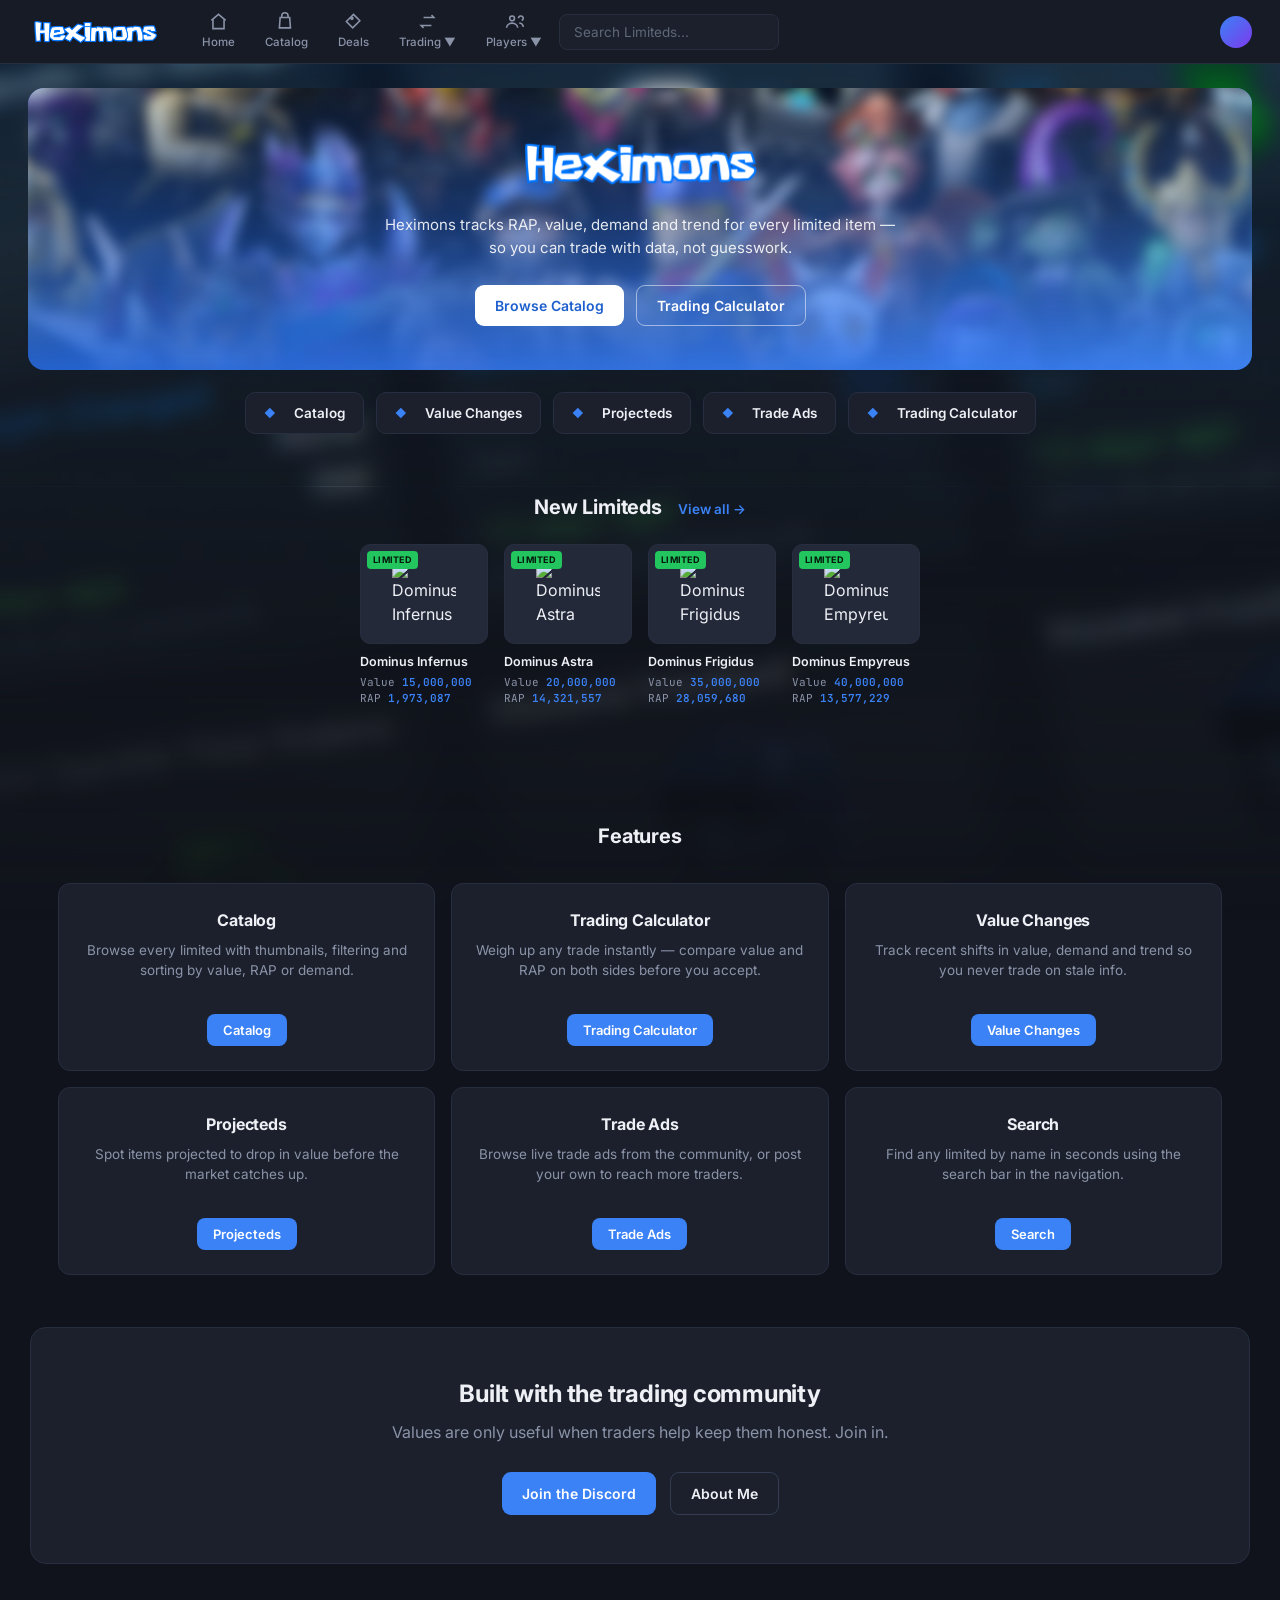
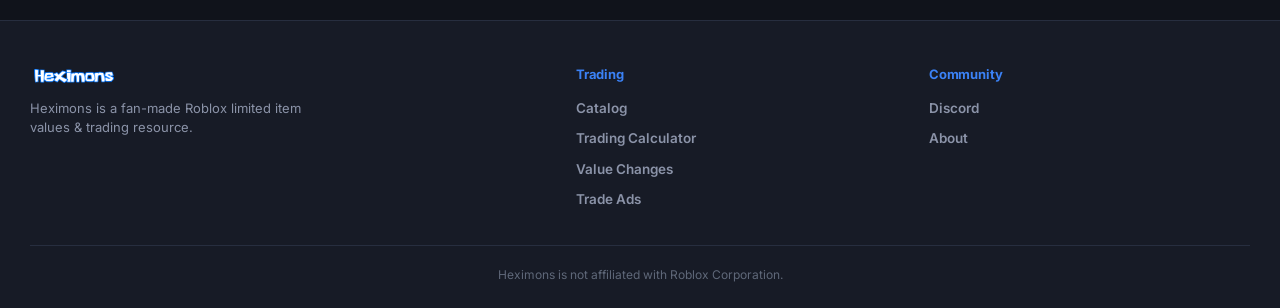
==== commit 38df3231: "Add files via upload" ====
--- a/index.html
+++ b/index.html
@@ -1282,6 +1282,71 @@
 
 
 <!-- =========================
+     ADMIN PANEL
+========================= -->
+
+<div id="admin" class="page">
+
+<h1 class="section-title">
+Admin Panel
+</h1>
+
+<div id="adminGate">
+
+<p class="catalog-toolbar">Enter the admin password to continue.</p>
+
+<input id="adminPasswordInput" type="password" placeholder="Admin password" class="search-lg">
+<button class="btn btn-primary" id="adminPasswordSubmit">Enter</button>
+
+</div>
+
+<div id="adminPanel" style="display:none;">
+
+<input id="adminSearchInput" type="text" placeholder="Search items..." class="search-lg">
+
+<div id="adminItemList" class="admin-item-list"></div>
+
+<div id="adminForm" style="display:none;" class="admin-form">
+
+<h3 id="adminSelectedName"></h3>
+
+<label>Value</label>
+<input id="adminValueInput" type="number">
+
+<label>RAP</label>
+<input id="adminRapInput" type="number">
+
+<label>Demand</label>
+<select id="adminDemandSelect">
+<option>Unassigned</option>
+<option>Terrible</option>
+<option>Low</option>
+<option>Decent</option>
+<option>High</option>
+</select>
+
+<label>Trend</label>
+<select id="adminTrendSelect">
+<option>Stable</option>
+<option>Raising</option>
+<option>Lowering</option>
+<option>Unstable</option>
+<option>Fluctuating</option>
+</select>
+
+<button class="btn btn-primary" id="adminSaveBtn">Save</button>
+
+<p id="adminStatus"></p>
+
+</div>
+
+</div>
+
+</div>
+
+
+
+<!-- =========================
      ABOUT
 ========================= -->
 
@@ -1376,6 +1441,7 @@
 <script src="./js/calculator.js"></script>
 <script src="./js/trade-ads.js"></script>
 <script src="./js/script.js"></script>
+<script src="./js/admin.js"></script>
 <div class="trade-ad-slots"></div>
 </body>
 
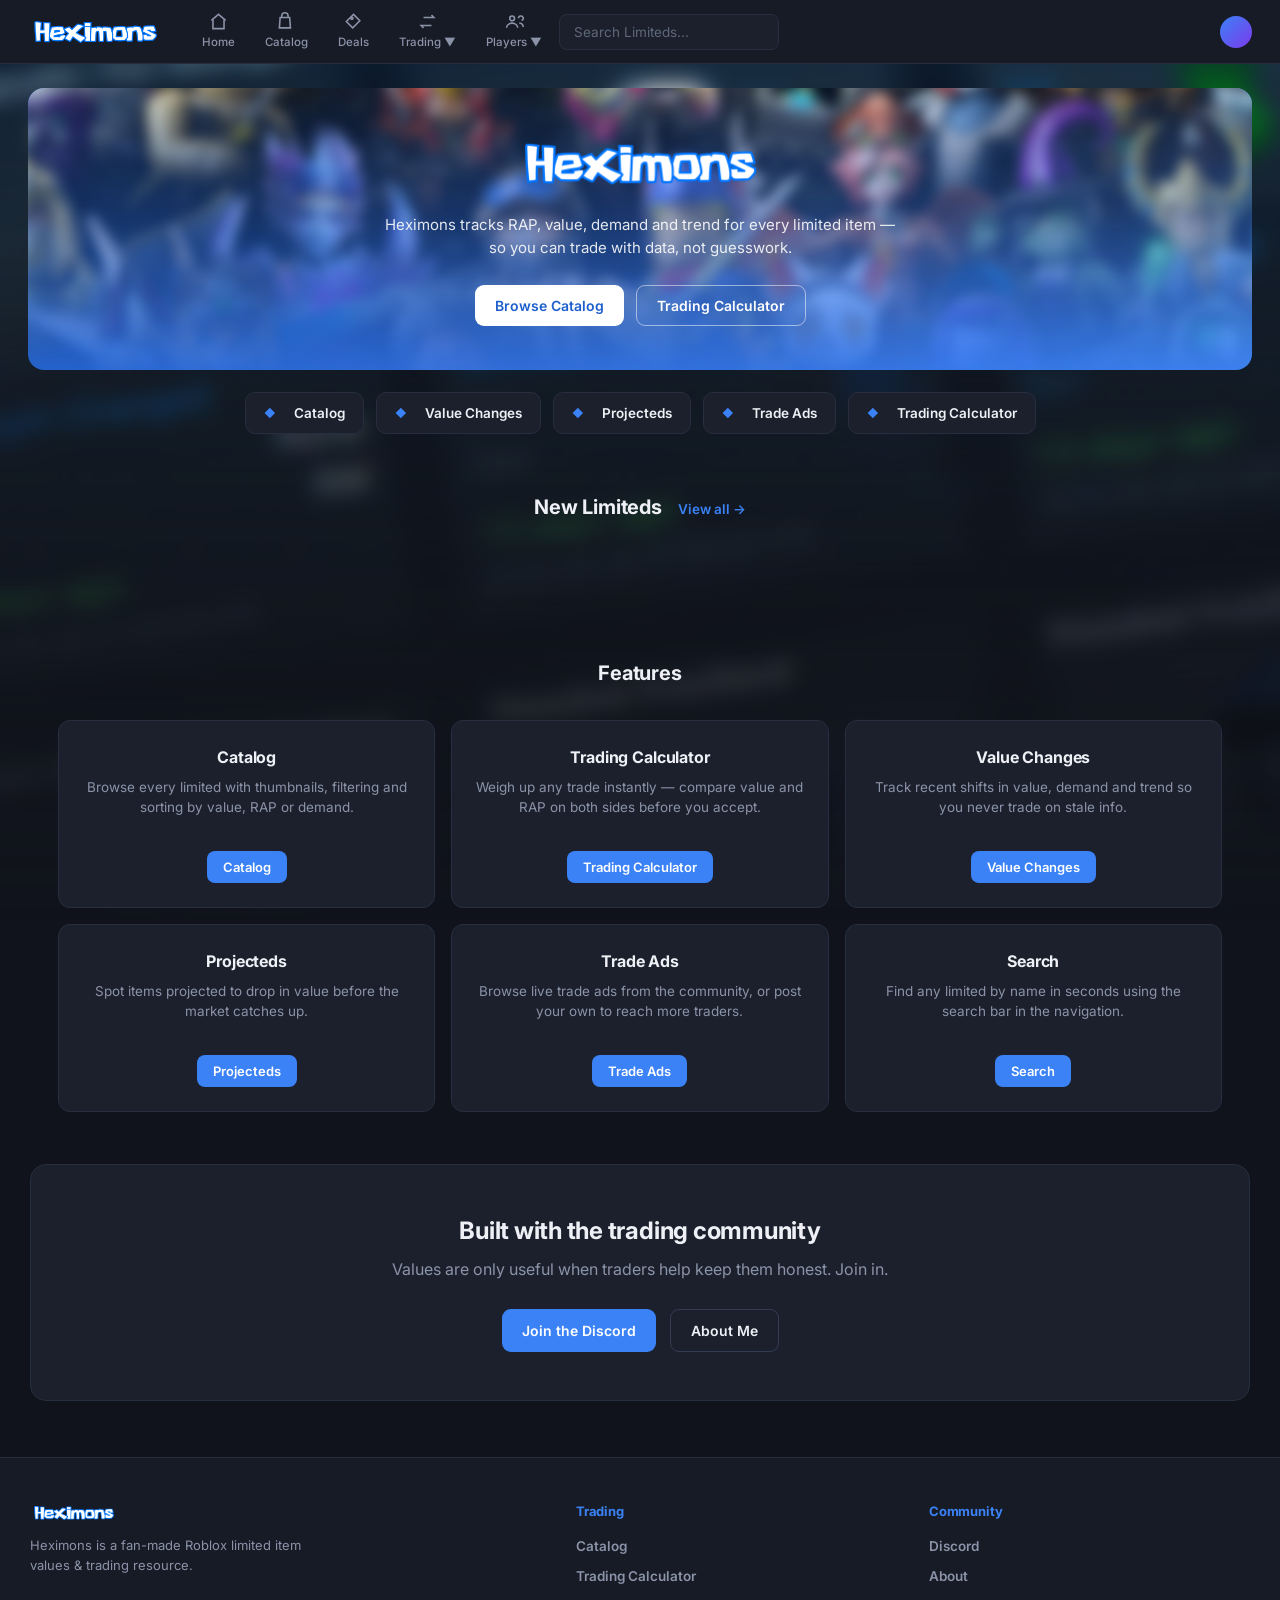
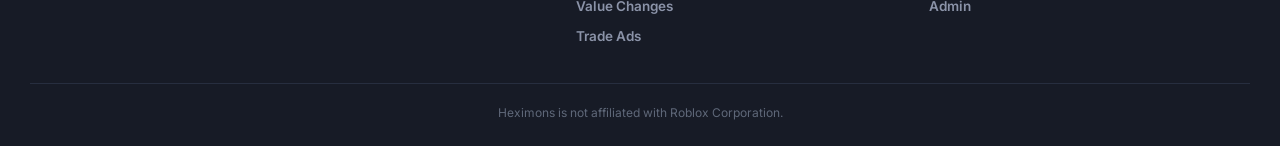
==== commit d4c6fe54: "Rename index .html to index.html" ====
--- a/index.html
+++ b/index.html
@@ -333,6 +333,7 @@
 <h4>Community</h4>
 <a href="https://discord.gg/hexium" target="_blank" rel="noopener noreferrer">Discord</a>
 <a onclick="showPage('about')">About</a>
+<a onclick="showPage('admin')">Admin</a>
 </div>
 
 </div>
@@ -1445,4 +1446,4 @@
 <div class="trade-ad-slots"></div>
 </body>
 
-</html>+</html>
--- a/css/style.css
+++ b/css/style.css
@@ -1495,3 +1495,38 @@
   .item-stat-cards{ grid-template-columns:1fr; }
   .ownership-grid{ grid-template-columns:1fr; }
 }
+
+/* ----- Admin Panel ----- */
+#adminGate{
+  max-width:360px; margin:40px auto; display:flex; flex-direction:column; gap:12px;
+}
+#adminPanel{ max-width:720px; margin:0 auto; }
+
+.admin-item-list{
+  margin-top:16px; max-height:400px; overflow-y:auto;
+  border:1px solid var(--border); border-radius:var(--radius-lg); background:var(--surface);
+}
+.admin-item-row{
+  padding:12px 16px; font-size:13.5px; color:var(--text); cursor:pointer;
+  border-bottom:1px solid var(--border);
+}
+.admin-item-row:last-child{ border-bottom:none; }
+.admin-item-row:hover{ background:var(--surface-2); color:var(--accent); }
+
+.admin-form{
+  margin-top:20px; padding:20px 22px; background:var(--surface);
+  border:1px solid var(--border); border-radius:var(--radius-lg);
+  display:flex; flex-direction:column; gap:10px;
+}
+.admin-form h3{ margin:0 0 8px; }
+.admin-form label{
+  font-size:11px; text-transform:uppercase; letter-spacing:.03em;
+  color:var(--text-muted); font-weight:700; margin-top:6px;
+}
+.admin-form input,
+.admin-form select{
+  padding:10px 12px; border-radius:var(--radius-md,8px); border:1px solid var(--border);
+  background:var(--surface-2); color:var(--text); font-family:var(--font-mono); font-size:13.5px;
+}
+.admin-form .btn{ margin-top:12px; align-self:flex-start; }
+#adminStatus{ font-size:13px; color:var(--text-muted); margin-top:8px; }
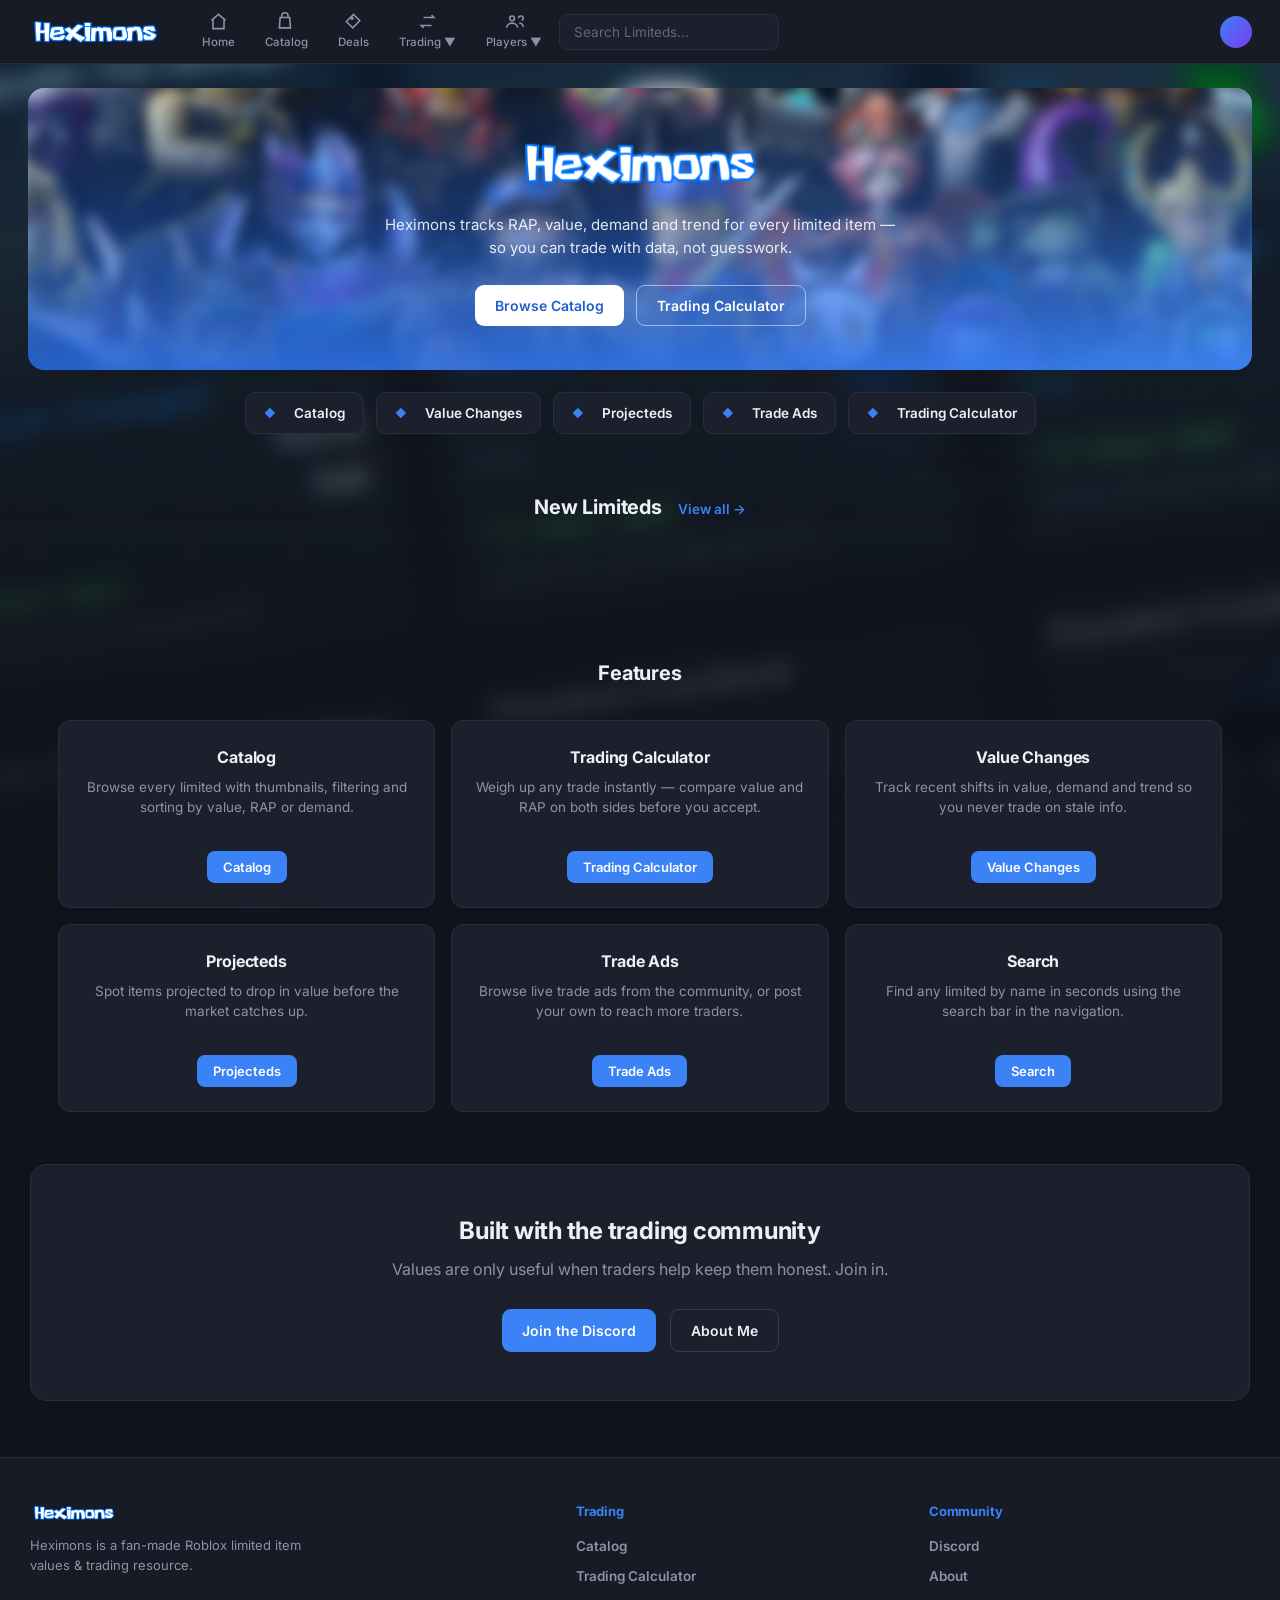
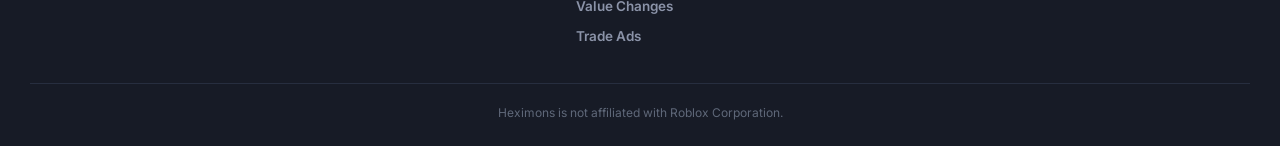
==== commit 82753516: "Add files via upload" ====
--- a/index.html
+++ b/index.html
@@ -333,7 +333,6 @@
 <h4>Community</h4>
 <a href="https://discord.gg/hexium" target="_blank" rel="noopener noreferrer">Discord</a>
 <a onclick="showPage('about')">About</a>
-<a onclick="showPage('admin')">Admin</a>
 </div>
 
 </div>
@@ -1408,6 +1407,14 @@
 
 <div class="about-card">
 
+<h3>Connect Your Hexium Account</h3>
+
+<div id="linkAccountBox"></div>
+
+</div>
+
+<div class="about-card">
+
 <h3>Disclaimer</h3>
 
 <p>
@@ -1443,7 +1450,8 @@
 <script src="./js/trade-ads.js"></script>
 <script src="./js/script.js"></script>
 <script src="./js/admin.js"></script>
+<script src="./js/account.js"></script>
 <div class="trade-ad-slots"></div>
 </body>
 
-</html>
+</html>
